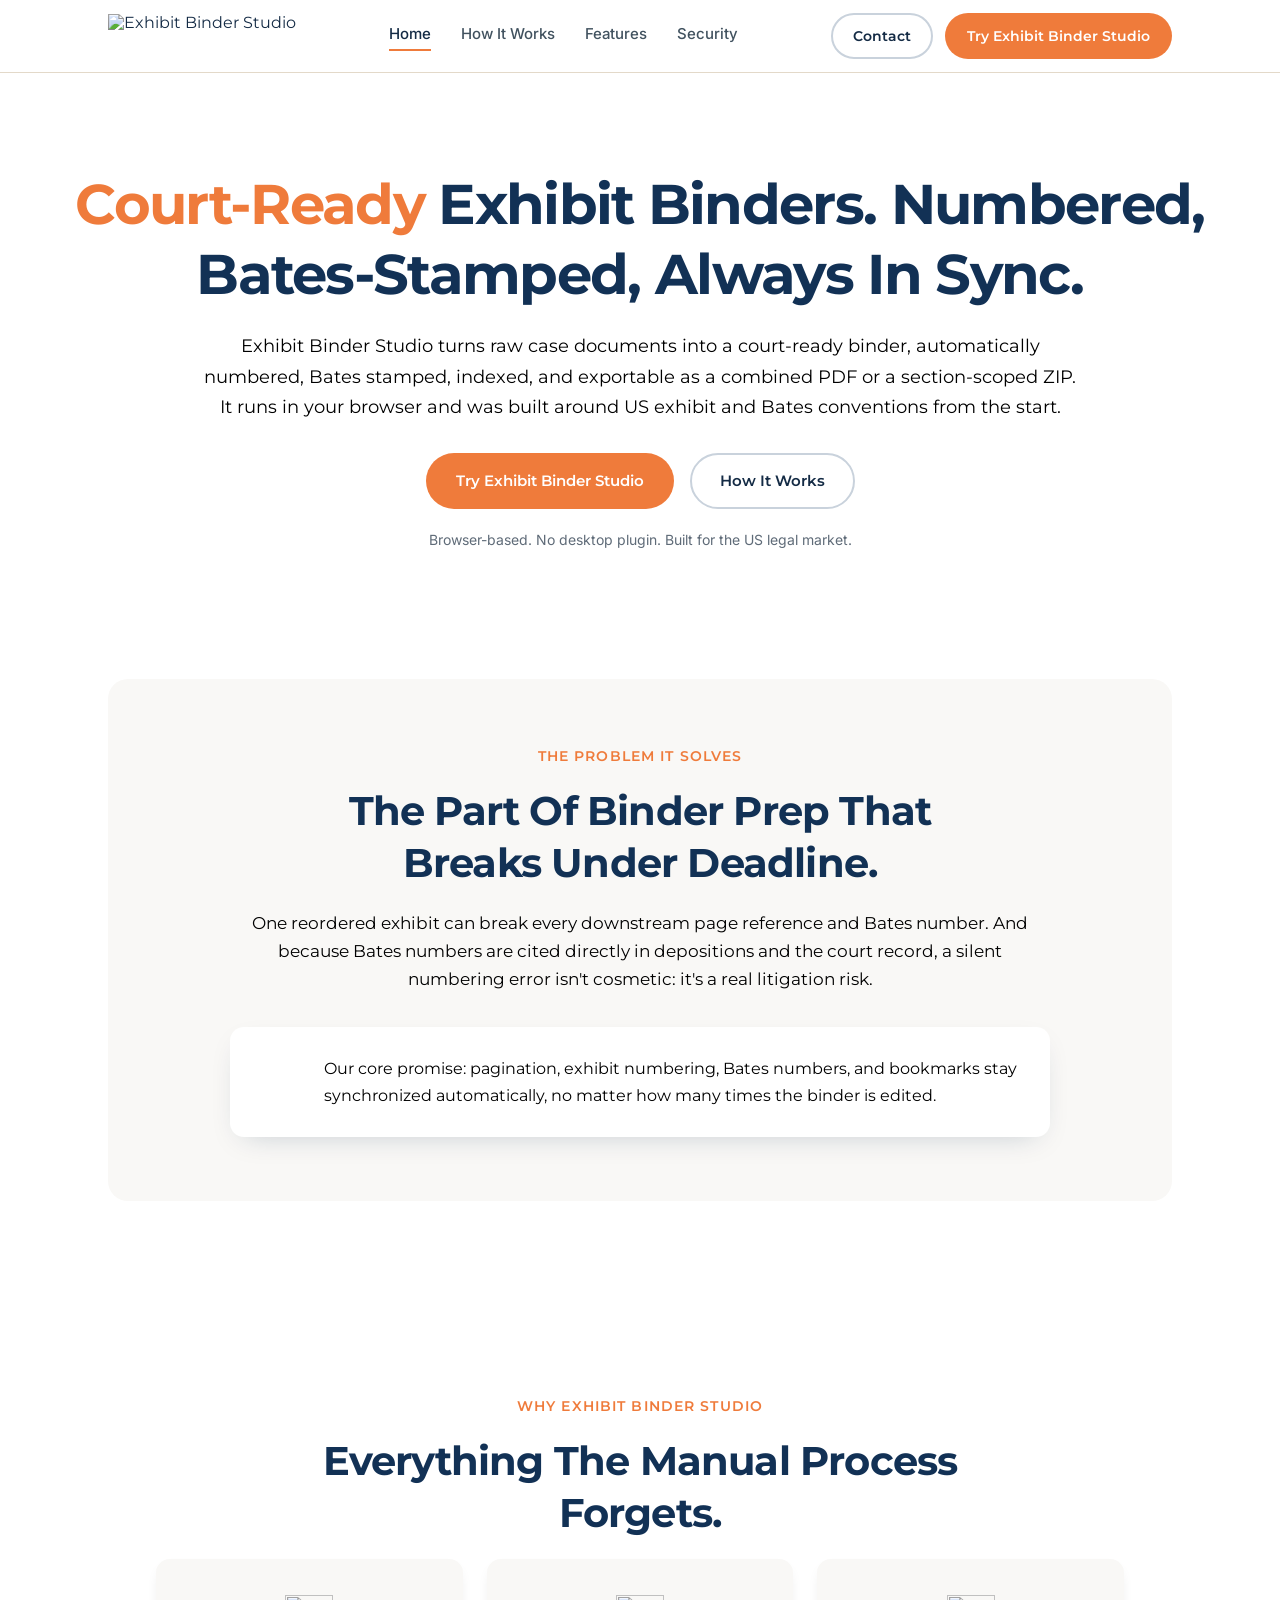
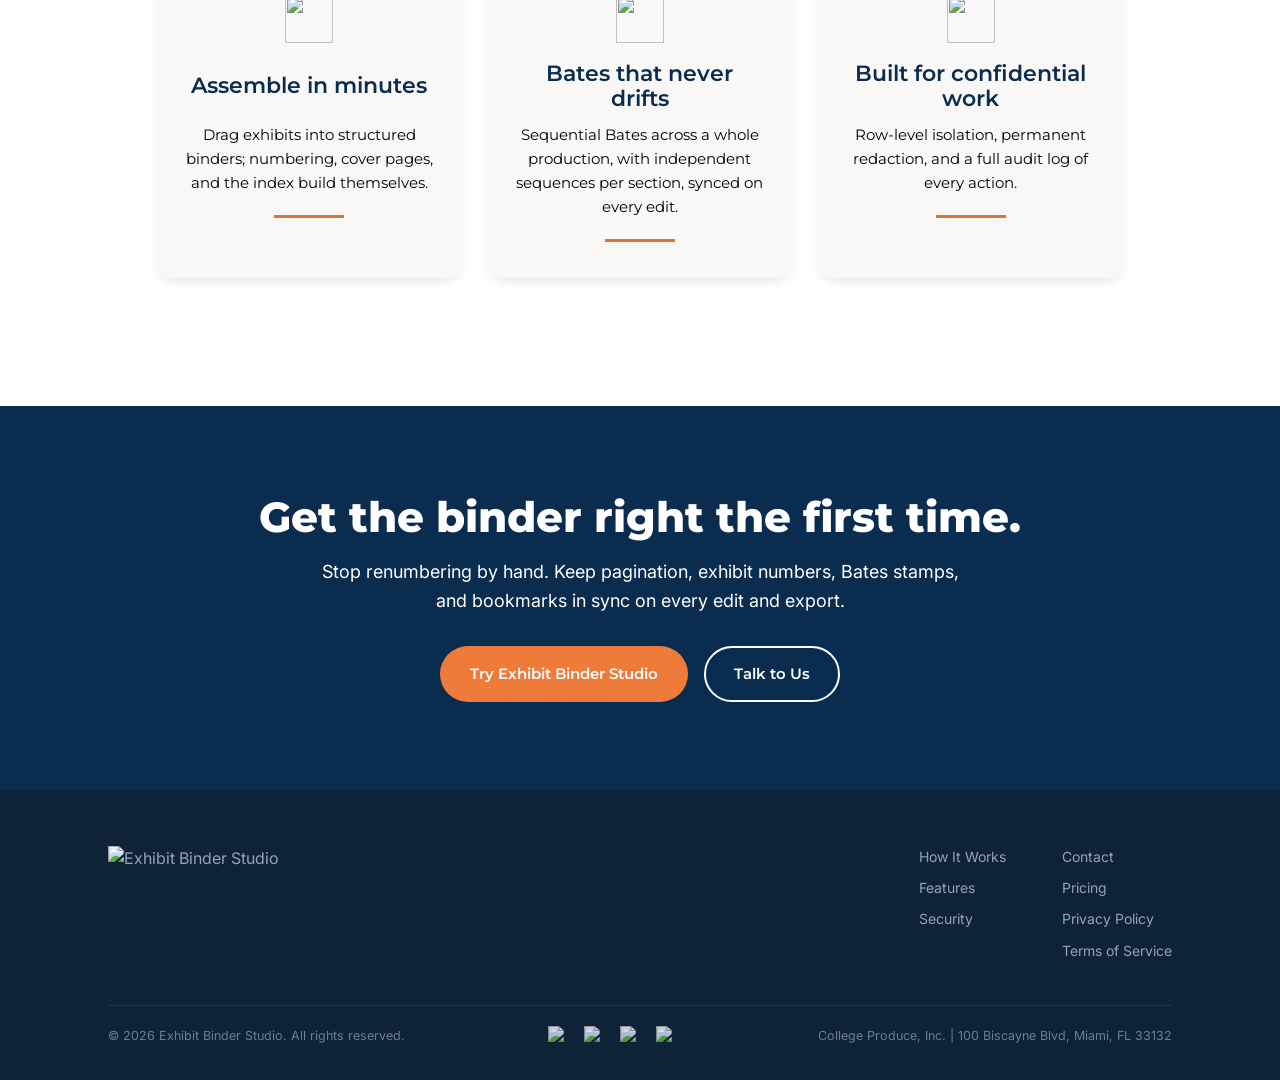
==== index.html @ 2a3faa7b "Link Try Exhibit Binder Studio buttons to the app Co-Authored-By: Claude Opus 5.5 <noreply@anthropic" ====
<!DOCTYPE html>
<html lang="en">
<head>
<meta charset="UTF-8">
<meta name="viewport" content="width=device-width, initial-scale=1.0">
<title>Exhibit Binder Studio | Court-Ready Litigation Binders, Automatically</title>
<meta name="description" content="Turn raw case documents into a court-ready exhibit binder, automatically numbered, Bates stamped, indexed, and export-ready as a combined PDF or section-scoped ZIP. Browser-based, built for US exhibit and Bates conventions.">
<link rel="icon" type="image/png" href="favicon-96x96.png">
<link rel="preconnect" href="https://fonts.googleapis.com">
<link rel="preconnect" href="https://fonts.gstatic.com" crossorigin>
<link href="https://fonts.googleapis.com/css2?family=Montserrat:wght@300;400;500;600;700;800&family=Inter:wght@400;500;600&display=swap" rel="stylesheet">
<link rel="stylesheet" href="assets/styles.css">
</head>
<body data-page="home">

<header id="site-header"></header>

<main>
  <section class="hero">
    <div class="wrap">
      <h1><span>Court-Ready</span> Exhibit Binders. Numbered, Bates-Stamped, Always In Sync.</h1>
      <p class="sub">Exhibit Binder Studio turns raw case documents into a court-ready binder, automatically numbered, Bates stamped, indexed, and exportable as a combined PDF or a section-scoped ZIP. It runs in your browser and was built around US exhibit and Bates conventions from the start.</p>
      <div class="cta-row">
        <a class="btn btn-primary" href="https://ebs.collegeproduce.com/">Try Exhibit Binder Studio</a>
        <a class="btn btn-ghost" href="how-it-works.html">How It Works</a>
      </div>
      <p class="micro">Browser-based. No desktop plugin. Built for the US legal market.</p>
    </div>
  </section>

  <section class="hp-panel-wrap">
    <div class="wrap">
      <div class="hp-panel">
        <span class="hp-eyebrow">The Problem It Solves</span>
        <h2 class="hp-h2">The Part Of Binder Prep That Breaks Under Deadline.</h2>
        <p>One reordered exhibit can break every downstream page reference and Bates number. And because Bates numbers are cited directly in depositions and the court record, a silent numbering error isn't cosmetic: it's a real litigation risk.</p>
        <div class="hp-callout">
          <img src="assets/img/icon-diamond.png" alt="">
          <p>Our core promise: pagination, exhibit numbering, Bates numbers, and bookmarks stay synchronized automatically, no matter how many times the binder is edited.</p>
        </div>
      </div>
    </div>
  </section>

  <section class="hp-panel-wrap">
    <div class="wrap">
      <div class="hp-panel hp-panel-cards">
        <span class="hp-eyebrow">Why Exhibit Binder Studio</span>
        <h2 class="hp-h2">Everything The Manual Process Forgets.</h2>

        <div class="hp-cards">
          <div class="hp-card">
            <img src="assets/img/icon-drag.png" alt="">
            <h3>Assemble in minutes</h3>
            <p>Drag exhibits into structured binders; numbering, cover pages, and the index build themselves.</p>
            <span class="hp-rule"></span>
          </div>
          <div class="hp-card">
            <img src="assets/img/icon-bates.png" alt="">
            <h3>Bates that never drifts</h3>
            <p>Sequential Bates across a whole production, with independent sequences per section, synced on every edit.</p>
            <span class="hp-rule"></span>
          </div>
          <div class="hp-card">
            <img src="assets/img/icon-security.png" alt="">
            <h3>Built for confidential work</h3>
            <p>Row-level isolation, permanent redaction, and a full audit log of every action.</p>
            <span class="hp-rule"></span>
          </div>
        </div>
      </div>
    </div>
  </section>

  <section class="cta cta-dark"><div class="wrap"><h2>Get the binder right the first time.</h2><p>Stop renumbering by hand. Keep pagination, exhibit numbers, Bates stamps, and bookmarks in sync on every edit and export.</p><div class="cta-row"><a class="btn btn-primary" href="https://ebs.collegeproduce.com/">Try Exhibit Binder Studio</a><a class="btn btn-outline-white" href="contact.html">Talk to Us</a></div></div></section>
</main>

<footer id="site-footer"></footer>

<script src="assets/site.js"></script>
</body>
</html>
---- assets/styles.css ----
/* =========================================================
   Exhibit Binder Studio: shared stylesheet
   One file for every page: base/reset, nav, footer, and
   shared components, followed by page-specific sections.
   ========================================================= */

:root{
  --cream:#F7F4EF; --cream-2:#EFE7DA; --white:#FFFFFF;
  --navy:#142B45; --navy-2:#1D3B5C; --ink:#2A2A2A; --muted:#5f6b78;
  --orange:#EF7B3B; --beige:#EAE0D2; --line:#E3D9C9;
}
*{box-sizing:border-box;margin:0;padding:0}
html{scroll-behavior:smooth}
body{font-family:'Inter',sans-serif;color:var(--ink);background:var(--cream);line-height:1.6;-webkit-font-smoothing:antialiased}
h1,h2,h3,.brand{font-family:'Montserrat',sans-serif;color:var(--navy);line-height:1.14}
.wrap{max-width:1120px;margin:0 auto;padding:0 28px}
.eyebrow{font-family:'Montserrat';font-weight:700;letter-spacing:.14em;font-size:12.5px;color:var(--orange);text-transform:uppercase}
a{text-decoration:none;color:inherit}

.btn{display:inline-flex;align-items:center;gap:8px;font-family:'Montserrat';font-weight:600;font-size:15px;padding:14px 28px;border-radius:100px;border:2px solid transparent;cursor:pointer;transition:.18s}
.btn-primary{background:var(--orange);color:#fff}
.btn-primary:hover{background:#d9672c;transform:translateY(-1px)}
.btn-ghost{background:transparent;color:var(--navy);border-color:#c9d2dc}
.btn-ghost:hover{border-color:var(--navy)}
.btn-outline-white{background:transparent;color:#fff;border-color:#fff}
.btn-outline-white:hover{background:#ffffff1a}
.link-arrow{font-family:'Montserrat';font-weight:600;color:var(--navy);font-size:15px}
.link-arrow:hover{color:var(--orange)}

/* ---------- Header / navigation (shared, injected by assets/site.js) ---------- */
header{position:sticky;top:0;z-index:50;background:#FFFFFF;border-bottom:1px solid var(--line)}
nav{display:flex;align-items:center;justify-content:space-between;min-height:72px;flex-wrap:wrap;row-gap:10px;padding:10px 0}
.brand{display:flex;align-items:center;white-space:nowrap}
.brand-logo{height:44px;width:auto;display:block}
.navlinks{display:flex;gap:30px;align-items:center}
.navlinks a{font-weight:500;color:#41525f;font-size:15px;padding-bottom:3px;border-bottom:2px solid transparent;white-space:nowrap}
.navlinks a:hover{color:var(--navy)}
.navlinks a.active{color:var(--navy);border-bottom-color:var(--orange)}
.navcta{display:flex;gap:12px;align-items:center;flex-wrap:wrap;justify-content:flex-end}
.navcta .btn{padding:10px 20px;font-size:14px}
@media(max-width:1040px){.navlinks{gap:18px}.navlinks a{font-size:13.5px}.navcta .btn{padding:9px 18px;font-size:13.5px}}
@media(max-width:860px){.navlinks{display:none}}
@media(max-width:480px){.brand-logo{height:36px}.navcta .btn{padding:7px 12px;font-size:11.5px}.navcta{gap:6px}}

/* ---------- Footer (shared, injected by assets/site.js) ---------- */
footer{background:#0f2338;color:#93a4b7;padding:56px 0 34px}
.fgrid2{display:flex;justify-content:space-between;flex-wrap:wrap;gap:24px;align-items:flex-start}
.flogo{height:58px;width:auto;display:block}
.fcols{display:flex;gap:56px;flex-wrap:wrap}
.fcol a{display:block;font-size:14px;margin-bottom:9px}.fcol a:hover{color:#fff}
.fbar{border-top:1px solid #ffffff14;margin-top:34px;padding-top:20px;font-size:12.5px;color:#6b7e93;display:flex;justify-content:space-between;align-items:center;flex-wrap:wrap;gap:16px}
.fsocials{display:flex;gap:16px;align-items:center}
.fsocial{display:block;opacity:.85;transition:.15s}
.fsocial:hover{opacity:1}
.fsocial img{width:20px;height:20px;display:block}

/* ---------- Shared section components (used on 2+ pages) ---------- */
section{padding:88px 0}

/* Light, centered page-header treatment (Features, How It Works, Security) */
.lp-hero{background:#F3F3F3;padding:112px 0;text-align:center}
.lp-eyebrow{font-family:'Montserrat';font-weight:600;font-size:14px;letter-spacing:.08em;text-transform:uppercase;color:#EF7B3B}
.lp-h1{font-family:'Montserrat';font-weight:700;font-size:clamp(32px,4.6vw,56px);letter-spacing:-.03em;color:#123155;margin:22px auto 28px;max-width:30ch;line-height:1.2}
.lp-h1 span{color:#EF7B3B;white-space:nowrap}
.lp-sub{font-family:'Montserrat';font-size:17px;color:#000;max-width:64ch;margin:0 auto;line-height:1.7}

.problem{background:var(--cream-2)}
.problem .inner{max-width:760px;margin:0 auto;text-align:center}
.problem h2{font-size:clamp(26px,3.4vw,38px);font-weight:700;margin:14px 0 22px}
.problem p{font-size:18px;color:#3d4753;margin-bottom:16px}
.promise{margin-top:26px;background:#fff;border:1px solid var(--line);border-left:5px solid var(--orange);border-radius:12px;padding:22px 26px;font-size:17px;color:var(--navy);font-weight:500;text-align:left}

/* CTA section + button row: one shared shape, two color variants */
.cta{text-align:center}
.cta-row{display:flex;gap:16px;align-items:center;flex-wrap:wrap}
.cta .cta-row{justify-content:center}
.cta .link-arrow{color:inherit}

.cta-dark{background:#0A2C4F;color:#fff}
.cta-dark h2{color:#fff;font-size:clamp(28px,3.8vw,42px);font-weight:800;margin-bottom:16px}
.cta-dark p{color:#fff;font-size:18px;max-width:60ch;margin:0 auto 30px}
.cta-dark .link-arrow{color:#fff}

/* =========================================================
   Home page
   ========================================================= */
.hero{padding:96px 0 64px;text-align:center;background:#FFFFFF}
.hero .wrap{max-width:1300px}
.hero h1{font-family:'Montserrat';font-size:clamp(34px,4.6vw,56px);font-weight:700;letter-spacing:-.03em;color:#123155;margin:0 auto 22px;max-width:46ch;line-height:1.25;text-transform:capitalize}
.hero h1 span{color:var(--orange)}
.hero p.sub{font-family:'Montserrat';font-size:18px;color:#000;max-width:74ch;margin:0 auto 30px;line-height:1.7}
.hero .cta-row{justify-content:center}
.micro{margin-top:20px;color:var(--muted);font-size:14px}

.hp-panel-wrap{padding:64px 0;background:#FFFFFF}
.hp-panel{background:#F9F8F6;border-radius:20px;padding:64px 48px;text-align:center}
.hp-panel-cards{background:#FFFFFF}
.hp-eyebrow{font-family:'Montserrat';font-weight:600;font-size:14px;letter-spacing:.08em;text-transform:uppercase;color:var(--orange)}
.hp-h2{font-family:'Montserrat';font-weight:700;font-size:clamp(26px,3.4vw,40px);color:#123155;letter-spacing:-.02em;margin:16px auto 20px;max-width:26ch;line-height:1.3;text-transform:capitalize}
.hp-panel>p{font-family:'Montserrat';font-size:16.5px;color:#000;max-width:820px;margin:0 auto 34px;line-height:1.7}

.hp-callout{max-width:820px;margin:0 auto;background:#fff;border-radius:14px;box-shadow:0 10px 30px -14px rgba(10,44,79,.25);padding:28px 32px;display:flex;align-items:center;gap:22px;text-align:left}
.hp-callout img{flex:0 0 auto;width:40px;height:auto}
.hp-callout p{font-family:'Montserrat';font-size:16px;color:#000;font-weight:400;margin:0;line-height:1.7}
@media(max-width:560px){.hp-callout{flex-direction:column;text-align:center}}

.hp-cards{display:grid;grid-template-columns:repeat(3,1fr);gap:24px;margin-top:8px}
@media(max-width:860px){.hp-cards{grid-template-columns:1fr}}
.hp-card{background:#F9F8F6;border-radius:14px;box-shadow:0 6px 16px -8px rgba(0,0,0,.2);padding:36px 28px}
.hp-card img{width:48px;height:48px;object-fit:contain;margin:0 auto 18px;display:block}
.hp-card h3{font-family:'Montserrat';font-weight:600;font-size:22px;color:#092C4F;margin-bottom:12px;min-height:2.28em;display:flex;align-items:center;justify-content:center}
.hp-card p{font-family:'Montserrat';font-size:15px;color:#000;margin-bottom:20px;line-height:1.6}
.hp-rule{display:block;width:70px;height:3px;background:#E17438;margin:0 auto}

/* =========================================================
   Features page
   ========================================================= */
.feat-grid-section{background:#fff;padding:76px 0}
.feat-grid{display:grid;grid-template-columns:repeat(3,1fr);gap:24px}
@media(max-width:900px){.feat-grid{grid-template-columns:1fr 1fr}}
@media(max-width:560px){.feat-grid{grid-template-columns:1fr}}
.feat-card{background:#fff;border-radius:18px;box-shadow:0 1px 10px -2px rgba(0,0,0,.18);padding:36px 30px;text-align:center}
.feat-card img{width:56px;height:56px;object-fit:contain;margin:0 auto 18px}
.feat-card h3{font-family:'Montserrat';font-weight:600;font-size:18px;color:#092C4F;margin-bottom:10px}
.feat-card p{font-family:'Montserrat';font-size:15px;color:#000;line-height:1.6}

.feat-qc-section{background:#fff;padding:80px 0 96px}
.feat-qc-head{text-align:center;max-width:820px;margin:0 auto 44px}
.feat-qc-head h2{font-family:'Montserrat';font-weight:700;font-size:clamp(28px,3.2vw,40px);color:#123155;letter-spacing:-.02em;margin:16px 0 14px;text-transform:capitalize;line-height:1.3}
.feat-qc-head p{font-family:'Montserrat';font-size:16.5px;color:#000}
.feat-presets{display:grid;grid-template-columns:repeat(2,1fr);gap:14px;max-width:900px;margin:0 auto}
@media(max-width:640px){.feat-presets{grid-template-columns:1fr}}
.feat-preset{display:flex;gap:12px;align-items:center;background:#F3F3F3;border-radius:8px;padding:16px 20px;font-family:'Montserrat';font-size:15px;color:#092C4F;box-shadow:0 1px 4px -1px rgba(0,0,0,.15)}
.feat-preset .chk{color:var(--orange);font-weight:700}
.feat-preset-ghost{opacity:.6;border:1px dashed #cbb9ac;background:transparent;color:var(--orange);font-weight:600}

.feat-note-band{background:#F6F2F0}
.feat-note-band .wrap{padding-top:36px;padding-bottom:36px}
.feat-note-band p{max-width:900px;margin:0 auto;font-family:'Montserrat';font-size:15px;color:#000;text-align:center;line-height:1.7}
.feat-note-band b{color:#092C4F}

/* =========================================================
   How It Works page
   ========================================================= */
.hiw-problem{background:#F9F8F6;padding:100px 0}
.hiw-problem-inner{max-width:920px;margin:0 auto;text-align:center}
.hiw-problem h2{font-family:'Montserrat';font-weight:700;font-size:clamp(26px,3.2vw,38px);color:#123155;letter-spacing:-.02em;margin-bottom:24px;line-height:1.3}
.hiw-problem-inner>p{font-family:'Montserrat';font-size:16.5px;color:#000;margin-bottom:42px;line-height:1.7}
.hiw-callout{position:relative;margin-top:18px;background:#fff;border-radius:14px;box-shadow:0 10px 30px -14px rgba(10,44,79,.35);padding:34px 36px;font-family:'Montserrat';font-size:16px;color:#000;font-weight:500;line-height:1.7}
.hiw-callout::before{content:"";position:absolute;top:-9px;left:50%;transform:translateX(-50%);width:0;height:0;border-left:9px solid transparent;border-right:9px solid transparent;border-bottom:9px solid #fff}

.hiw-steps-section{background:#fff;padding:76px 0}
.hiw-intro{text-align:center;max-width:640px;margin:0 auto 40px;font-family:'Montserrat';color:#000;font-size:16px}
.hiw-steps{max-width:820px;margin:0 auto;display:flex;flex-direction:column;gap:18px}
.hiw-step{position:relative;display:flex;align-items:center;gap:20px;background:#F9F8F6;border-radius:10px;box-shadow:0 4px 10px -4px rgba(0,0,0,.12);padding:22px 28px 22px 84px;overflow:hidden}
.hiw-step-bg{position:absolute;left:8px;top:50%;transform:translateY(-50%);font-family:'Montserrat';font-weight:700;font-size:110px;color:#EF7B3B;opacity:.07;line-height:1;pointer-events:none}
.hiw-step-icon{position:relative;flex:0 0 auto;width:34px;height:34px;display:grid;place-items:center;color:#EF7B3B;font-size:20px}
.hiw-step-icon img{width:100%;height:100%;object-fit:contain}
.hiw-step-divider{position:relative;flex:0 0 auto;width:1px;align-self:stretch;background:#DE7237}
.hiw-step-body h3{font-family:'Montserrat';font-weight:600;font-size:19px;color:#EF7B3B;margin-bottom:6px}
.hiw-step-body p{font-family:'Montserrat';font-size:14.5px;color:#000}
@media(max-width:640px){.hiw-step{flex-wrap:wrap;padding-left:64px}}

.hiw-cta{background:#0A2C4F;color:#fff;text-align:center;padding:80px 0}
.hiw-cta h2{font-family:'Montserrat';font-weight:700;font-size:clamp(28px,3.6vw,42px);letter-spacing:-.02em;margin-bottom:14px;color:#fff}
.hiw-cta p{font-family:'Montserrat';font-weight:300;font-size:18px;color:#dfe7ee;margin-bottom:32px}
.hiw-cta-row{display:flex;gap:16px;align-items:center;justify-content:center;flex-wrap:wrap}
.hiw-btn{display:inline-flex;align-items:center;justify-content:center;font-family:'Montserrat';font-weight:500;font-size:15px;padding:15px 30px;border-radius:100px;transition:.18s}
.hiw-btn-primary{background:#EF7B3B;color:#fff}
.hiw-btn-primary:hover{background:#d9672c;transform:translateY(-1px)}
.hiw-btn-ghost{background:transparent;color:#fff;border:1px solid #fff}
.hiw-btn-ghost:hover{background:#ffffff1a}

/* =========================================================
   Security page
   ========================================================= */
.sec-cards-section{background:#fff;padding:76px 0}
.sec-cards{display:grid;grid-template-columns:repeat(2,1fr);gap:24px;max-width:1000px;margin:0 auto}
@media(max-width:760px){.sec-cards{grid-template-columns:1fr}}
.sec-card{background:#fff;border-radius:18px;box-shadow:0 1px 10px -2px rgba(0,0,0,.18);padding:36px 40px;text-align:center}
.sec-card img{width:48px;height:48px;object-fit:contain;margin:0 auto 16px}
.sec-card h3{font-family:'Montserrat';font-weight:600;font-size:18px;color:#092C4F;margin-bottom:10px}
.sec-card p{font-family:'Montserrat';font-size:15px;color:#000;text-align:left;line-height:1.6}

.stack-section{background:#fff;padding:16px 0 88px}
.stack-head{text-align:center;max-width:760px;margin:0 auto 48px}
.stack-head h2{font-family:'Montserrat';font-weight:700;font-size:clamp(28px,3.2vw,40px);color:#123155;letter-spacing:-.02em;margin:16px 0 14px;text-transform:capitalize;line-height:1.3}
.stack-head p{font-family:'Montserrat';font-size:16.5px;color:#000}
.stack-grid2{display:grid;grid-template-columns:repeat(4,1fr);gap:16px;max-width:1000px;margin:0 auto}
@media(max-width:760px){.stack-grid2{grid-template-columns:1fr 1fr}}
.stack-card{background:#FFFCFC;border-radius:18px;box-shadow:0 1px 10px -2px rgba(0,0,0,.18);padding:28px 20px;text-align:center}
.stack-card img{width:40px;height:40px;object-fit:contain;margin:0 auto 12px}
.stack-card .label{font-family:'Montserrat';font-weight:500;font-size:12.5px;letter-spacing:.06em;text-transform:uppercase;color:var(--orange);margin-bottom:8px}
.stack-card h4{font-family:'Montserrat';font-weight:600;font-size:16px;color:#092C4F;margin-bottom:4px}
.stack-card span{display:block;font-family:'Montserrat';font-size:13px;color:#000;font-weight:400}
.stack-note{max-width:900px;margin:36px auto 0;text-align:center;font-family:'Montserrat';font-size:15px;color:#000;line-height:1.7}
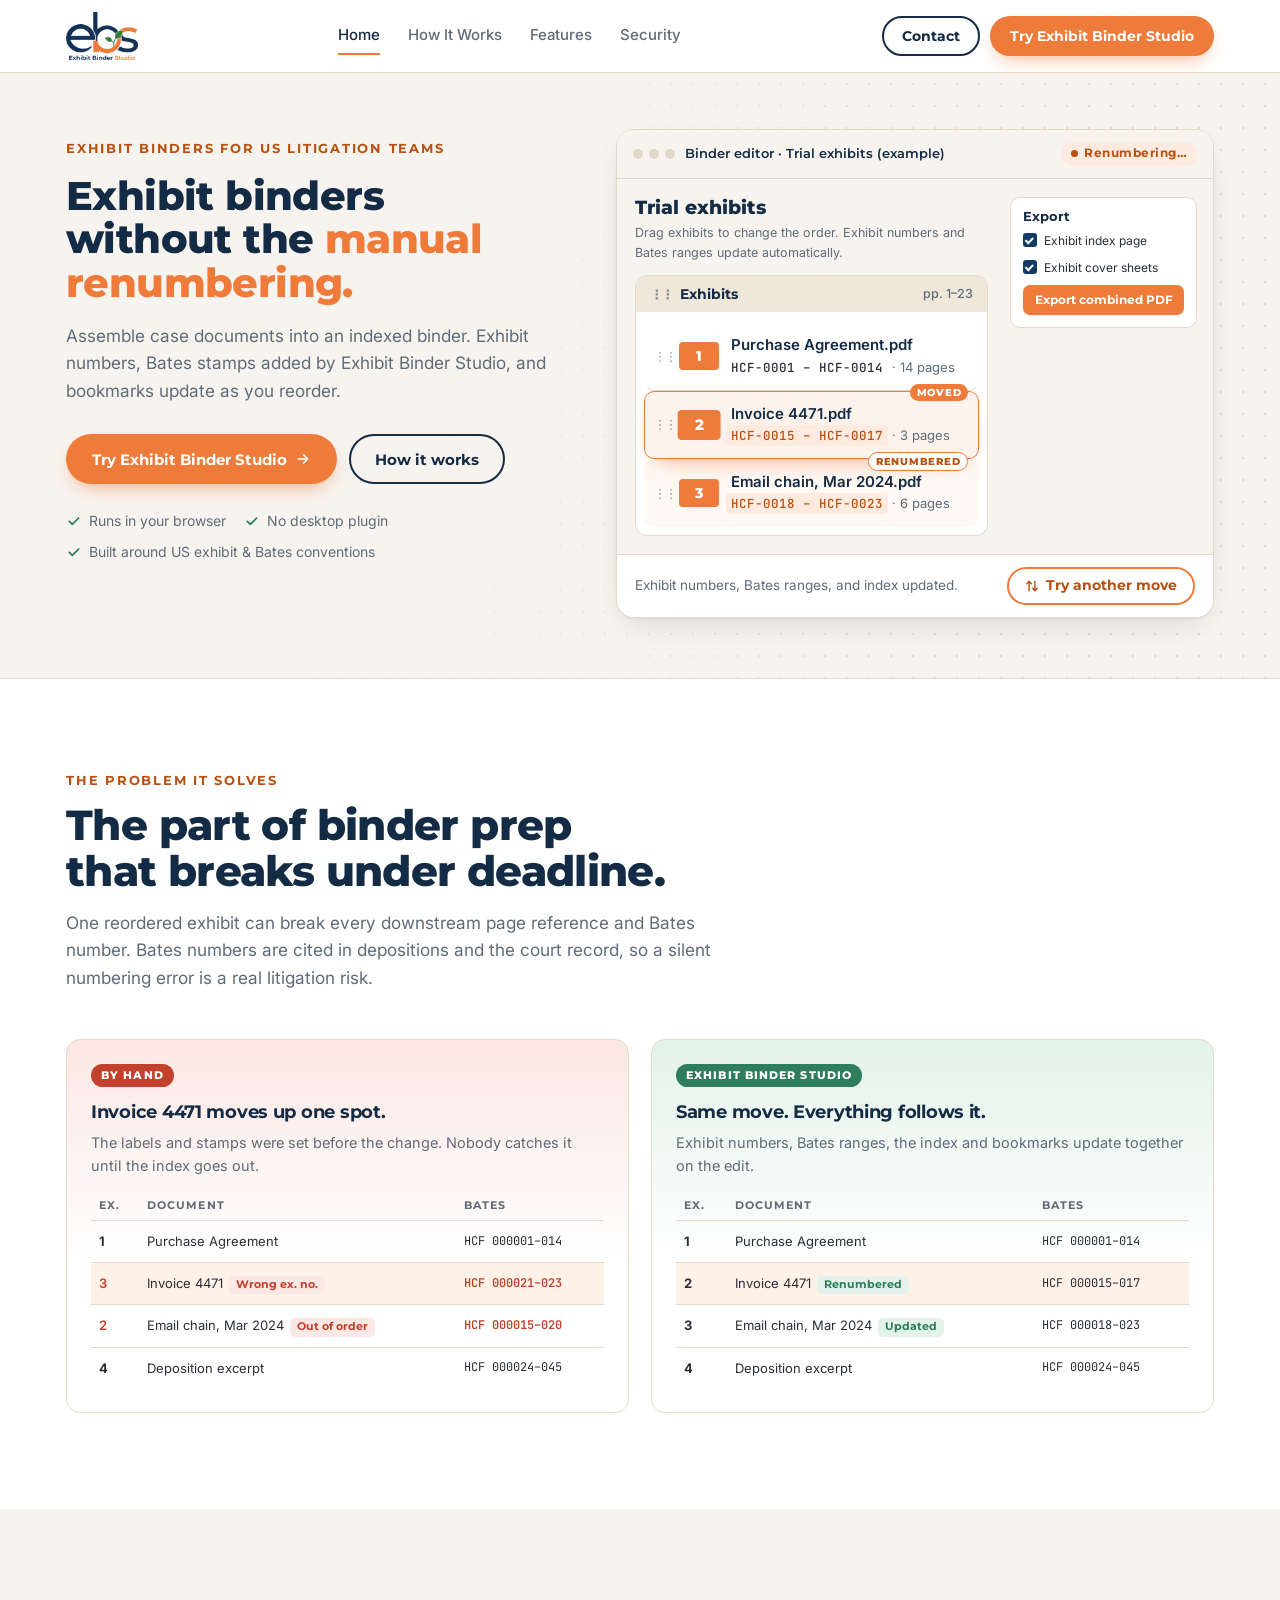
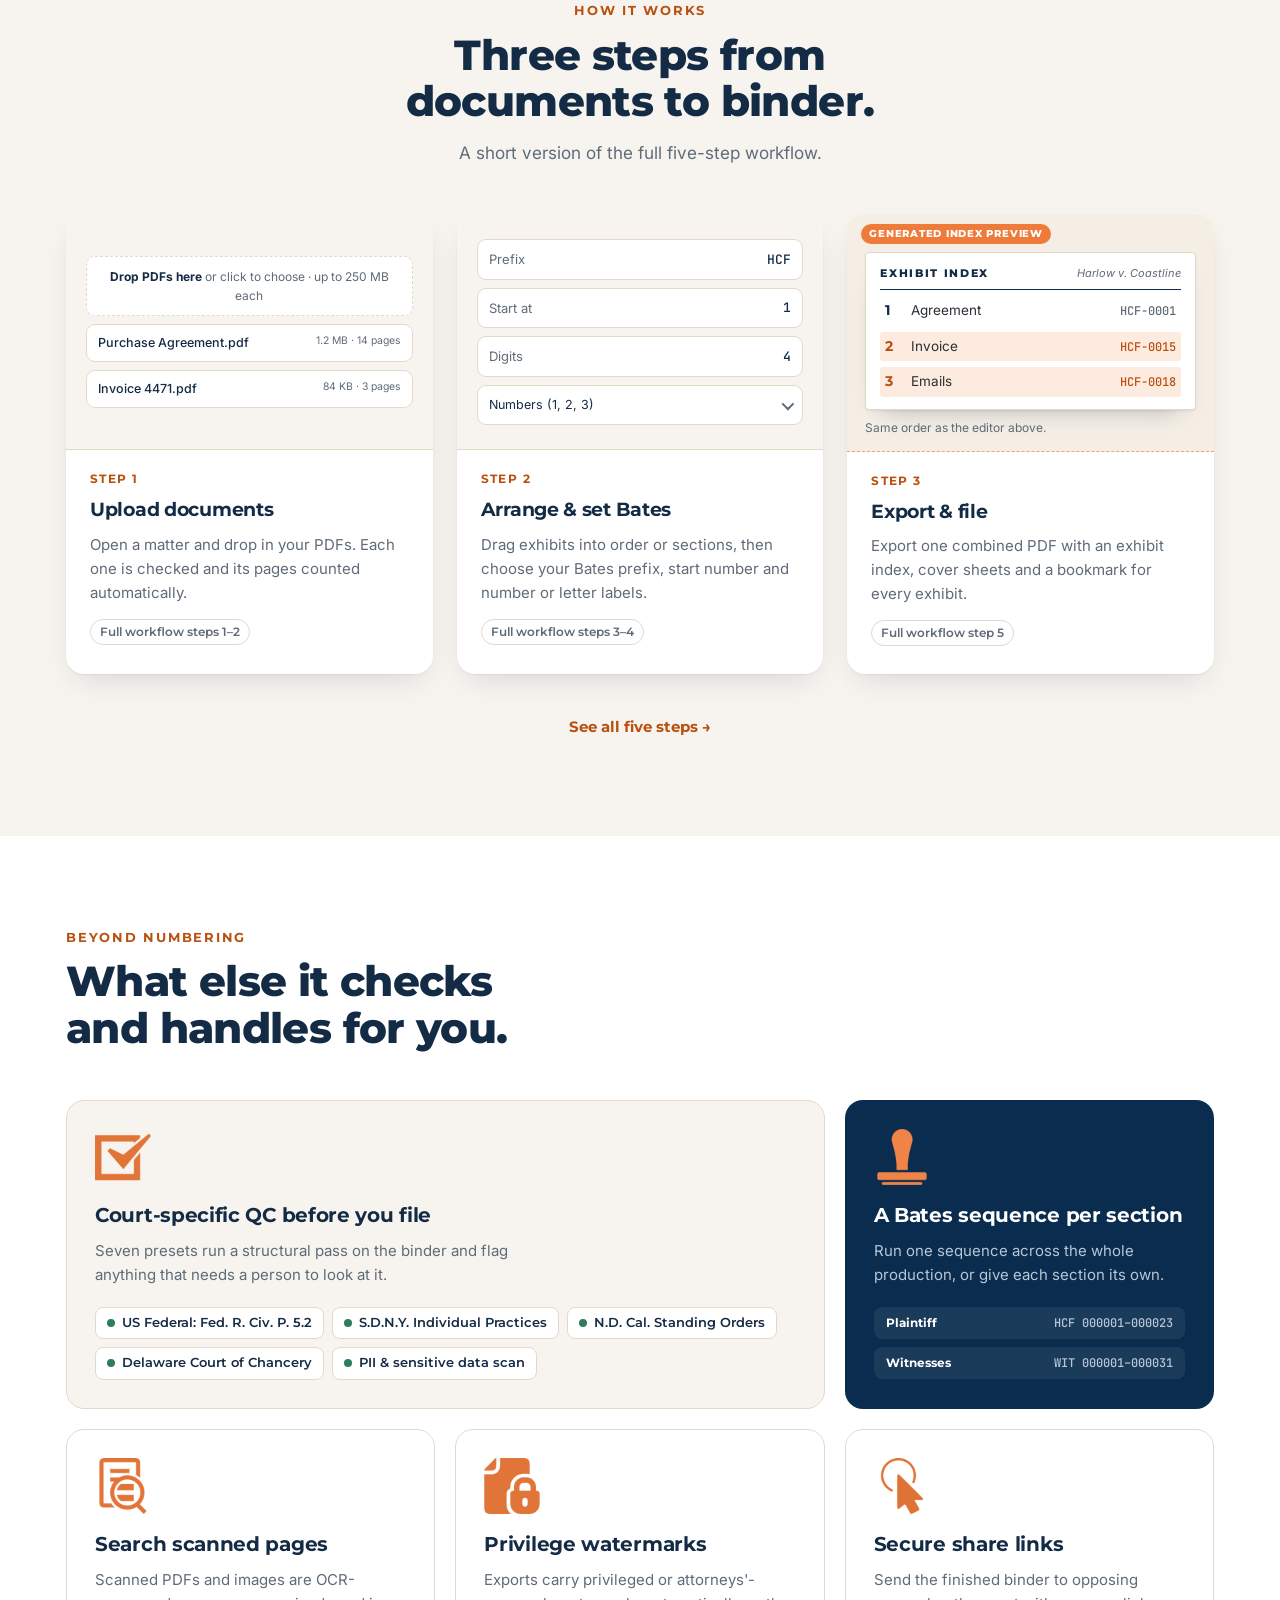
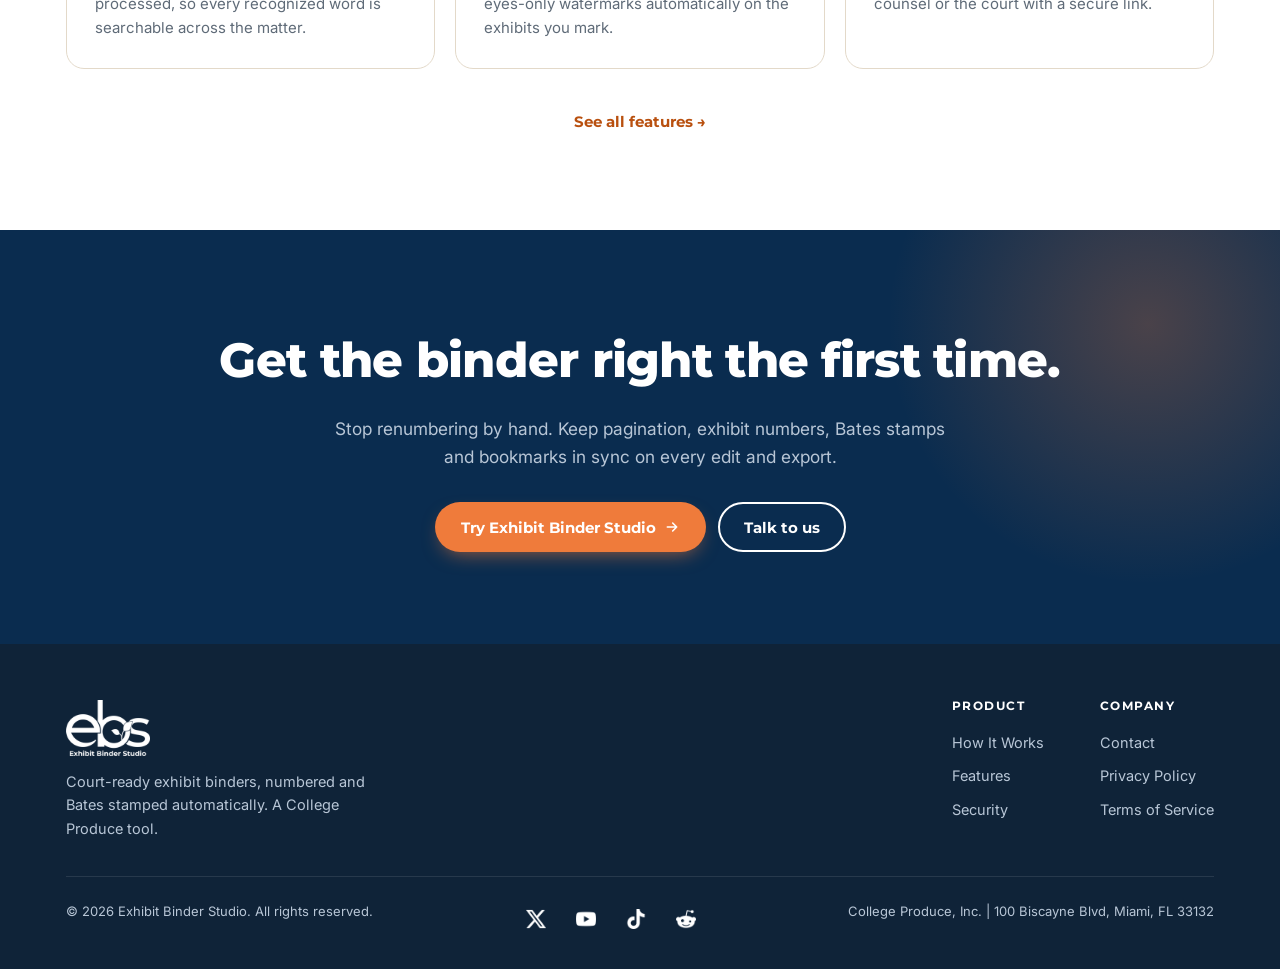
==== commit cd34b8b8: "Rebuild site with new layout, assets, and contact page Replaces styles.css/site.js with ebs.css/ebs." ====
--- a/index.html
+++ b/index.html
@@ -1,82 +1,353 @@
-<!DOCTYPE html>
+<!doctype html>
 <html lang="en">
 <head>
-<meta charset="UTF-8">
-<meta name="viewport" content="width=device-width, initial-scale=1.0">
-<title>Exhibit Binder Studio | Court-Ready Litigation Binders, Automatically</title>
-<meta name="description" content="Turn raw case documents into a court-ready exhibit binder, automatically numbered, Bates stamped, indexed, and export-ready as a combined PDF or section-scoped ZIP. Browser-based, built for US exhibit and Bates conventions.">
-<link rel="icon" type="image/png" href="favicon-96x96.png">
+<meta charset="utf-8">
+<meta name="viewport" content="width=device-width, initial-scale=1, viewport-fit=cover">
+<title>Exhibit Binder Studio</title>
+<meta name="description" content="Exhibit Binder Studio turns raw case documents into court-ready binders: numbered, Bates stamped, indexed and always in sync.">
+<meta name="claude:viewport-fit-sides" content="cover">
 <link rel="preconnect" href="https://fonts.googleapis.com">
 <link rel="preconnect" href="https://fonts.gstatic.com" crossorigin>
-<link href="https://fonts.googleapis.com/css2?family=Montserrat:wght@300;400;500;600;700;800&family=Inter:wght@400;500;600&display=swap" rel="stylesheet">
-<link rel="stylesheet" href="assets/styles.css">
+<link rel="stylesheet" href="https://fonts.googleapis.com/css2?family=Montserrat:wght@500;600;700;800&family=Inter:wght@400;500;600&family=JetBrains+Mono:wght@500&display=swap">
+<link rel="stylesheet" href="assets/ebs.css">
 </head>
-<body data-page="home">
-
-<header id="site-header"></header>
-
+<body>
+<header class="site-head">
+  <div class="wrap">
+    <a class="logo" href="index.html" aria-label="Exhibit Binder Studio home"><img class="logo-light" src="assets/img/logo-nav.png" alt="Exhibit Binder Studio" width="72" height="48"><img class="logo-dark" src="assets/img/logo-footer.png" alt="" width="72" height="48"></a>
+    <nav class="nav" aria-label="Main"><a href="index.html" aria-current="page">Home</a><a href="how-it-works.html">How It Works</a><a href="features.html">Features</a><a href="security.html">Security</a></nav>
+    <div class="head-ctas">
+      <a class="btn btn-ghost btn-sm" href="contact.html">Contact</a>
+      <a class="btn btn-primary btn-sm" href="https://ebs.collegeproduce.com/"><span>Try<span class="hide-sm"> Exhibit Binder Studio</span></span></a>
+    </div>
+    <button class="menu-btn" id="menuBtn" type="button" aria-label="Menu" aria-expanded="false" aria-controls="mnav"><svg viewBox="0 0 24 24" fill="none" stroke="currentColor" stroke-width="2.2" stroke-linecap="round" stroke-linejoin="round" aria-hidden="true"><path d="M4 7h16M4 12h16M4 17h16"/></svg></button>
+  </div>
+  <nav class="mnav" id="mnav" aria-label="Mobile"><a href="index.html" aria-current="page">Home</a><a href="how-it-works.html">How It Works</a><a href="features.html">Features</a><a href="security.html">Security</a><a href="contact.html">Contact</a></nav>
+</header>
 <main>
-  <section class="hero">
-    <div class="wrap">
-      <h1><span>Court-Ready</span> Exhibit Binders. Numbered, Bates-Stamped, Always In Sync.</h1>
-      <p class="sub">Exhibit Binder Studio turns raw case documents into a court-ready binder, automatically numbered, Bates stamped, indexed, and exportable as a combined PDF or a section-scoped ZIP. It runs in your browser and was built around US exhibit and Bates conventions from the start.</p>
-      <div class="cta-row">
-        <a class="btn btn-primary" href="https://ebs.collegeproduce.com/">Try Exhibit Binder Studio</a>
-        <a class="btn btn-ghost" href="how-it-works.html">How It Works</a>
-      </div>
-      <p class="micro">Browser-based. No desktop plugin. Built for the US legal market.</p>
-    </div>
-  </section>
-
-  <section class="hp-panel-wrap">
-    <div class="wrap">
-      <div class="hp-panel">
-        <span class="hp-eyebrow">The Problem It Solves</span>
-        <h2 class="hp-h2">The Part Of Binder Prep That Breaks Under Deadline.</h2>
-        <p>One reordered exhibit can break every downstream page reference and Bates number. And because Bates numbers are cited directly in depositions and the court record, a silent numbering error isn't cosmetic: it's a real litigation risk.</p>
-        <div class="hp-callout">
-          <img src="assets/img/icon-diamond.png" alt="">
-          <p>Our core promise: pagination, exhibit numbering, Bates numbers, and bookmarks stay synchronized automatically, no matter how many times the binder is edited.</p>
-        </div>
-      </div>
-    </div>
-  </section>
-
-  <section class="hp-panel-wrap">
-    <div class="wrap">
-      <div class="hp-panel hp-panel-cards">
-        <span class="hp-eyebrow">Why Exhibit Binder Studio</span>
-        <h2 class="hp-h2">Everything The Manual Process Forgets.</h2>
-
-        <div class="hp-cards">
-          <div class="hp-card">
-            <img src="assets/img/icon-drag.png" alt="">
-            <h3>Assemble in minutes</h3>
-            <p>Drag exhibits into structured binders; numbering, cover pages, and the index build themselves.</p>
-            <span class="hp-rule"></span>
+
+<!-- HERO -->
+<section class="hero">
+  <div class="wrap">
+    <div>
+      <span class="eyebrow">Exhibit binders for US litigation teams</span>
+      <h1 class="hero-h1">Exhibit binders <br class="br-wide">without the <span class="hl">manual <br class="br-wide">renumbering.</span></h1>
+      <p class="lede">Assemble case documents into an indexed binder. Exhibit numbers, Bates stamps added by Exhibit Binder Studio, and bookmarks update as you reorder.</p>
+      <div class="hero-ctas">
+        <a class="btn btn-primary" href="https://ebs.collegeproduce.com/">Try Exhibit Binder Studio
+          <svg viewBox="0 0 24 24" fill="none" stroke="currentColor" stroke-width="2.4" stroke-linecap="round" stroke-linejoin="round"><path d="M5 12h14M13 6l6 6-6 6"/></svg></a>
+        <a class="btn btn-ghost" href="#how">How it works</a>
+      </div>
+      <div class="hero-note">
+        <span><svg viewBox="0 0 24 24" fill="none" stroke="currentColor" stroke-width="2.6" stroke-linecap="round" stroke-linejoin="round"><path d="M5 12.5l4.5 4.5L19 7.5"/></svg>Runs in your browser</span>
+        <span><svg viewBox="0 0 24 24" fill="none" stroke="currentColor" stroke-width="2.6" stroke-linecap="round" stroke-linejoin="round"><path d="M5 12.5l4.5 4.5L19 7.5"/></svg>No desktop plugin</span>
+        <span><svg viewBox="0 0 24 24" fill="none" stroke="currentColor" stroke-width="2.6" stroke-linecap="round" stroke-linejoin="round"><path d="M5 12.5l4.5 4.5L19 7.5"/></svg>Built around US exhibit &amp; Bates conventions</span>
+      </div>
+    </div>
+
+    <div class="studio" aria-label="Interactive example: moving an exhibit in the binder editor renumbers it and updates its Bates range">
+      <div class="win">
+        <div class="win-bar">
+          <span class="dots"><i></i><i></i><i></i></span>
+          <span class="win-title">Binder editor · Trial exhibits (example)</span>
+          <span class="sync" id="sync"><i></i><span id="syncText">In sync</span></span>
+        </div>
+        <div class="app">
+          <div class="app-main">
+            <div class="app-title">Trial exhibits</div>
+            <p class="app-hint">Drag exhibits to change the order. Exhibit numbers and Bates ranges update automatically.</p>
+            <div class="xcard">
+              <div class="xcard-head"><span class="grip">⋮⋮</span>Exhibits<small id="pp">pp. 1–23</small></div>
+              <ol class="xrows" id="rows"></ol>
+            </div>
           </div>
-          <div class="hp-card">
-            <img src="assets/img/icon-bates.png" alt="">
-            <h3>Bates that never drifts</h3>
-            <p>Sequential Bates across a whole production, with independent sequences per section, synced on every edit.</p>
-            <span class="hp-rule"></span>
+          <div class="app-side" aria-hidden="true">
+            <div class="panel-mini">
+              <b>Export</b>
+              <span class="chk"><i></i>Exhibit index page</span>
+              <span class="chk"><i></i>Exhibit cover sheets</span>
+              <span class="go">Export combined PDF</span>
+            </div>
           </div>
-          <div class="hp-card">
-            <img src="assets/img/icon-security.png" alt="">
-            <h3>Built for confidential work</h3>
-            <p>Row-level isolation, permanent redaction, and a full audit log of every action.</p>
-            <span class="hp-rule"></span>
+        </div>
+        <div class="win-foot">
+          <p id="lastChange" aria-live="polite">3 exhibits · 23 pages · <b class="mono">HCF-0001 – HCF-0023</b></p>
+          <button class="demo-btn" id="moveBtn" type="button">
+            <svg viewBox="0 0 24 24" fill="none" stroke="currentColor" stroke-width="2.4" stroke-linecap="round" stroke-linejoin="round"><path d="M7 4v16M7 4L3 8M7 4l4 4M17 20V4M17 20l-4-4M17 20l4-4"/></svg><span id="moveLabel">Try a move</span></button>
+        </div>
+      </div>
+    </div>
+  </div>
+</section>
+
+<!-- PROBLEM -->
+<section class="sec problem" id="problem">
+  <div class="wrap">
+    <div class="sec-head">
+      <span class="eyebrow">The problem it solves</span>
+      <h2>The part of binder prep that breaks under deadline.</h2>
+      <p class="lede">One reordered exhibit can break every downstream page reference and Bates number. Bates numbers are cited in depositions and the court record, so a silent numbering error is a real litigation risk.</p>
+    </div>
+
+    <div class="compare">
+      <div class="panel bad reveal">
+        <div class="panel-top"><span class="badge">By hand</span></div>
+        <h3>Invoice 4471 moves up one spot.</h3>
+        <p>The labels and stamps were set before the change. Nobody catches it until the index goes out.</p>
+        <div class="tbl-wrap">
+          <table class="tbl">
+            <thead><tr><th>Ex.</th><th>Document</th><th>Bates</th></tr></thead>
+            <tbody>
+              <tr><td><b>1</b></td><td>Purchase Agreement</td><td class="mono">HCF 000001–014</td></tr>
+              <tr class="moved"><td class="err">3</td><td>Invoice 4471<span class="err-tag">Wrong ex. no.</span></td><td class="mono err">HCF 000021–023</td></tr>
+              <tr><td class="err">2</td><td>Email chain, Mar 2024<span class="err-tag">Out of order</span></td><td class="mono err">HCF 000015–020</td></tr>
+              <tr><td><b>4</b></td><td>Deposition excerpt</td><td class="mono">HCF 000024–045</td></tr>
+            </tbody>
+          </table>
+        </div>
+      </div>
+      <div class="panel good reveal">
+        <div class="panel-top"><span class="badge">Exhibit Binder Studio</span></div>
+        <h3>Same move. Everything follows it.</h3>
+        <p>Exhibit numbers, Bates ranges, the index and bookmarks update together on the edit.</p>
+        <div class="tbl-wrap">
+          <table class="tbl">
+            <thead><tr><th>Ex.</th><th>Document</th><th>Bates</th></tr></thead>
+            <tbody>
+              <tr><td><b>1</b></td><td>Purchase Agreement</td><td class="mono">HCF 000001–014</td></tr>
+              <tr class="moved"><td><b>2</b></td><td>Invoice 4471<span class="ok-tag">Renumbered</span></td><td class="mono">HCF 000015–017</td></tr>
+              <tr><td><b>3</b></td><td>Email chain, Mar 2024<span class="ok-tag">Updated</span></td><td class="mono">HCF 000018–023</td></tr>
+              <tr><td><b>4</b></td><td>Deposition excerpt</td><td class="mono">HCF 000024–045</td></tr>
+            </tbody>
+          </table>
+        </div>
+      </div>
+    </div>
+  </div>
+</section>
+
+<!-- HOW IT WORKS -->
+<section class="sec how" id="how">
+  <div class="wrap">
+    <div class="sec-head center">
+      <span class="eyebrow">How it works</span>
+      <h2>Three steps from documents to binder.</h2>
+      <p class="lede">A short version of the full five-step workflow.</p>
+    </div>
+    <div class="steps">
+      <article class="step reveal">
+        <div class="step-ex" aria-hidden="true">
+          <div class="drop"><b>Drop PDFs here</b> or click to choose · up to 250 MB each</div>
+          <div class="doc"><span>Purchase Agreement.pdf</span><small>1.2 MB · 14 pages</small></div>
+          <div class="doc"><span>Invoice 4471.pdf</span><small>84 KB · 3 pages</small></div>
+        </div>
+        <div class="step-body">
+          <span class="step-n">Step 1</span>
+          <h3>Upload documents</h3>
+          <p>Open a matter and drop in your PDFs. Each one is checked and its pages counted automatically.</p>
+          <span class="step-map">Full workflow steps 1–2</span>
+        </div>
+      </article>
+      <article class="step reveal">
+        <div class="step-ex" aria-hidden="true">
+          <div class="cfg"><span>Prefix</span><b>HCF</b></div>
+          <div class="cfg"><span>Start at</span><b>1</b></div>
+          <div class="cfg"><span>Digits</span><b>4</b></div>
+          <div class="sel">Numbers (1, 2, 3)</div>
+        </div>
+        <div class="step-body">
+          <span class="step-n">Step 2</span>
+          <h3>Arrange &amp; set Bates</h3>
+          <p>Drag exhibits into order or sections, then choose your Bates prefix, start number and number or letter labels.</p>
+          <span class="step-map">Full workflow steps 3–4</span>
+        </div>
+      </article>
+      <article class="step reveal">
+        <div class="step-ex step-index">
+          <span class="output-tag">Generated index preview</span>
+          <div class="ipage">
+            <div class="ipage-head"><h4>EXHIBIT INDEX</h4><span>Harlow v. Coastline</span></div>
+            <div class="irows" id="idx"></div>
           </div>
-        </div>
-      </div>
-    </div>
-  </section>
-
-  <section class="cta cta-dark"><div class="wrap"><h2>Get the binder right the first time.</h2><p>Stop renumbering by hand. Keep pagination, exhibit numbers, Bates stamps, and bookmarks in sync on every edit and export.</p><div class="cta-row"><a class="btn btn-primary" href="https://ebs.collegeproduce.com/">Try Exhibit Binder Studio</a><a class="btn btn-outline-white" href="contact.html">Talk to Us</a></div></div></section>
+          <p class="output-note">Same order as the editor above.</p>
+        </div>
+        <div class="step-body">
+          <span class="step-n">Step 3</span>
+          <h3>Export &amp; file</h3>
+          <p>Export one combined PDF with an exhibit index, cover sheets and a bookmark for every exhibit.</p>
+          <span class="step-map">Full workflow step 5</span>
+        </div>
+      </article>
+    </div>
+    <p class="more-link"><a href="how-it-works.html">See all five steps →</a></p>
+  </div>
+</section>
+
+<!-- FEATURES -->
+<section class="sec" id="features">
+  <div class="wrap">
+    <div class="sec-head">
+      <span class="eyebrow">Beyond numbering</span>
+      <h2>What else it checks and handles for you.</h2>
+    </div>
+    <div class="bento">
+      <article class="tile t-a reveal">
+        <img class="ico-img" src="assets/img/icons/checklist.png" alt="" width="56" height="56" loading="lazy">
+        <h3>Court-specific QC before you file</h3>
+        <p>Seven presets run a structural pass on the binder and flag anything that needs a person to look at it.</p>
+        <ul class="qc-list" aria-label="Some of the QC presets">
+          <li>US Federal: Fed. R. Civ. P. 5.2</li><li>S.D.N.Y. Individual Practices</li><li>N.D. Cal. Standing Orders</li><li>Delaware Court of Chancery</li><li>PII &amp; sensitive data scan</li>
+        </ul>
+      </article>
+      <article class="tile t-b reveal">
+        <img class="ico-img" src="assets/img/icons/bates.png" alt="" width="56" height="56" loading="lazy">
+        <h3>A Bates sequence per section</h3>
+        <p>Run one sequence across the whole production, or give each section its own.</p>
+        <div class="seq" aria-hidden="true">
+          <div><b>Plaintiff</b>HCF 000001–000023</div>
+          <div><b>Witnesses</b>WIT 000001–000031</div>
+        </div>
+      </article>
+      <article class="tile t-c reveal">
+        <img class="ico-img" src="assets/img/icons/ocr.png" alt="" width="56" height="56" loading="lazy">
+        <h3>Search scanned pages</h3>
+        <p>Scanned PDFs and images are OCR-processed, so every recognized word is searchable across the matter.</p>
+      </article>
+      <article class="tile t-d reveal">
+        <img class="ico-img" src="assets/img/icons/security.png" alt="" width="56" height="56" loading="lazy">
+        <h3>Privilege watermarks</h3>
+        <p>Exports carry privileged or attorneys'-eyes-only watermarks automatically on the exhibits you mark.</p>
+      </article>
+      <article class="tile t-e reveal">
+        <img class="ico-img" src="assets/img/icons/one-click.png" alt="" width="56" height="56" loading="lazy">
+        <h3>Secure share links</h3>
+        <p>Send the finished binder to opposing counsel or the court with a secure link.</p>
+      </article>
+    </div>
+    <p class="more-link"><a href="features.html">See all features →</a></p>
+  </div>
+</section>
+
+<!-- CTA -->
+<section class="cta">
+  <div class="wrap">
+    <h2>Get the binder right the first time.</h2>
+    <p>Stop renumbering by hand. Keep pagination, exhibit numbers, Bates stamps and bookmarks in sync on every edit and export.</p>
+    <div class="row-btns">
+      <a class="btn btn-primary" href="https://ebs.collegeproduce.com/">Try Exhibit Binder Studio
+        <svg viewBox="0 0 24 24" fill="none" stroke="currentColor" stroke-width="2.4" stroke-linecap="round" stroke-linejoin="round"><path d="M5 12h14M13 6l6 6-6 6"/></svg></a>
+      <a class="btn btn-ghost" href="contact.html">Talk to us</a>
+    </div>
+  </div>
+</section>
+
 </main>
-
-<footer id="site-footer"></footer>
-
-<script src="assets/site.js"></script>
+<footer>
+  <div class="wrap">
+    <div class="foot-top">
+      <div class="foot-brand">
+        <a class="logo" href="index.html" aria-label="Exhibit Binder Studio home"><img src="assets/img/logo-footer.png" alt="Exhibit Binder Studio" width="84" height="56"></a>
+        <p>Court-ready exhibit binders, numbered and Bates stamped automatically. A College Produce tool.</p>
+      </div>
+      <div class="foot-cols">
+        <div><h5>Product</h5><a href="how-it-works.html">How It Works</a><a href="features.html">Features</a><a href="security.html">Security</a></div>
+        <div><h5>Company</h5><a href="contact.html">Contact</a><a href="#">Privacy Policy</a><a href="#">Terms of Service</a></div>
+      </div>
+    </div>
+    <div class="foot-bot">
+      <span>© 2026 Exhibit Binder Studio. All rights reserved.</span>
+      <span class="social"><a href="#" aria-label="X"><img src="assets/img/icons/x.png" alt="" width="22" height="22"></a><a href="#" aria-label="YouTube"><img src="assets/img/icons/youtube.png" alt="" width="22" height="22"></a><a href="#" aria-label="TikTok"><img src="assets/img/icons/tiktok.png" alt="" width="22" height="22"></a><a href="#" aria-label="Reddit"><img src="assets/img/icons/reddit.png" alt="" width="22" height="22"></a></span>
+      <span>College Produce, Inc. | 100 Biscayne Blvd, Miami, FL 33132</span>
+    </div>
+  </div>
+</footer>
+<script src="assets/ebs.js"></script>
+<script>
+(function(){
+  var PREFIX = "HCF-", DIGITS = 4;
+  var docs = [
+    {id:"pa",  name:"Purchase Agreement.pdf", short:"Agreement", pages:14},
+    {id:"em",  name:"Email chain, Mar 2024.pdf", short:"Emails", pages:6},
+    {id:"inv", name:"Invoice 4471.pdf", short:"Invoice", pages:3}
+  ];
+  // Scripted moves: [current exhibit number, target position]
+  var moves = [[3,2],[3,1],[1,3],[2,1]], mi = 0;
+  var order = docs.map(function(d){ return d.id; });
+  var byId = {}; docs.forEach(function(d){ byId[d.id] = d; });
+  var bates = function(n){ return PREFIX + String(n).padStart(DIGITS,"0"); };
+  var $ = function(id){ return document.getElementById(id); };
+  var rowsEl = $("rows"), idxEl = $("idx"), tabsEl = $("tabs"), sync = $("sync"), syncText = $("syncText"),
+      label = $("moveLabel"), note = $("lastChange"), sum = $("xsum");
+  var rowEls = {}, prev = null;
+
+  function compute(){
+    var start = 1, out = {};
+    order.forEach(function(id,i){ var p = byId[id].pages; out[id] = {ex:i+1, from:start, to:start+p-1}; start += p; });
+    out.total = start - 1; return out;
+  }
+  docs.forEach(function(d){
+    var r = document.createElement("li"); r.className = "xrow";
+    r.innerHTML = '<span class="grip" aria-hidden="true">⋮⋮</span><span class="xnum"></span>' +
+      '<span style="min-width:0"><span class="xname">' + d.name + '</span><span class="xmeta"><b></b> · ' + d.pages + ' pages</span></span><span class="xtag"></span>';
+    rowEls[d.id] = r;
+  });
+
+  function render(movedId){
+    var first = {};
+    if (movedId) order.forEach(function(id){ first[id] = rowEls[id].getBoundingClientRect().top; });
+    var c = compute(), changed = [];
+    order.forEach(function(id){
+      var r = rowEls[id]; rowsEl.appendChild(r);
+      r.querySelector(".xnum").textContent = c[id].ex;
+      r.querySelector(".xmeta b").textContent = bates(c[id].from) + " – " + bates(c[id].to);
+      r.classList.remove("is-moved","is-updated");
+      var tag = r.querySelector(".xtag"); tag.textContent = "";
+      if (movedId && prev){
+        if (id === movedId){ r.classList.add("is-moved"); tag.textContent = "Moved"; }
+        else if (prev[id].ex !== c[id].ex){ r.classList.add("is-updated"); tag.textContent = "Renumbered"; changed.push(id); }
+      }
+    });
+    idxEl.innerHTML = order.map(function(id){
+      var hot = movedId && (id === movedId || changed.indexOf(id) > -1);
+      return '<div class="irow' + (hot ? ' hot' : '') + '"><b>' + c[id].ex + '</b><span>' + byId[id].short + '</span><em>' + bates(c[id].from) + '</em></div>';
+    }).join("");
+    if (tabsEl) tabsEl.innerHTML = order.map(function(id,i){ return '<i' + (id === movedId ? ' class="hot"' : '') + '>' + (i+1) + '</i>'; }).join("");
+    if (sum) sum.innerHTML = order.length + ' exhibits · ' + c.total + ' pages · <b>' + bates(1) + ' – ' + bates(c.total) + '</b>';
+    if (movedId){
+      order.forEach(function(id){
+        var dy = first[id] - rowEls[id].getBoundingClientRect().top;
+        if (dy && rowEls[id].animate) rowEls[id].animate([{transform:"translateY("+dy+"px)"},{transform:"none"}],{duration:650,easing:"cubic-bezier(.2,.8,.2,1)"});
+      });
+    }
+    prev = c;
+    return changed.length;
+  }
+
+  function move(){
+    var m = moves[mi % moves.length]; mi++;
+    var id = order.splice(m[0]-1,1)[0]; order.splice(m[1]-1,0,id);
+    sync.classList.add("busy"); syncText.textContent = "Renumbering…";
+    var n = render(id);
+    var c = prev[id];
+    note.textContent = "Exhibit numbers, Bates ranges, and index updated.";
+    label.textContent = "Try another move";
+    setTimeout(function(){ sync.classList.remove("busy"); syncText.textContent = "In sync"; }, 800);
+  }
+
+  render();
+  var btn = $("moveBtn"), busy = false, played = false;
+  function go(){ if (busy) return; busy = true; played = true; move(); setTimeout(function(){ busy = false; }, 900); }
+  btn.addEventListener("click", go);
+  // Play one move when the preview comes into view, then stay on the result
+  var reduce = window.matchMedia("(prefers-reduced-motion: reduce)").matches;
+  if (!reduce && "IntersectionObserver" in window){
+    var io = new IntersectionObserver(function(es){
+      if (es[0].isIntersecting){ io.disconnect(); setTimeout(function(){ if (!played) go(); }, 1400); }
+    }, {threshold:.5});
+    io.observe(document.querySelector(".studio .win"));
+  }
+})();
+</script>
+
 </body>
 </html>
--- a/assets/ebs.css
+++ b/assets/ebs.css
@@ -0,0 +1,682 @@
+/* Layout: split hero with a live binder demo, then alternating cream / white / navy bands, family-matched to ExhibitPro & FileLabelPro */
+:root{
+  --page:#FFFFFF; --cream:#F7F4EF; --cream-2:#EFE7DA; --line:#E3D9C9; --card:#FFFFFF;
+  --heading:#142B45; --ink:#2A2F36; --muted:#5F6B78;
+  --orange:#EF7B3B; --orange-strong:#D9621F; --orange-soft:#FDEBDF; --orange-text:#B9500F;
+  --band:#0A2C4F; --band-2:#123A63; --deep:#0F2338; --on-band:#FFFFFF; --on-band-muted:#B8C6D6;
+  --ok:#2E7D5B; --ok-soft:#E3F2EA; --bad:#C2412D; --bad-soft:#FBE7E3;
+  --shadow:0 1px 2px rgba(20,43,69,.06),0 12px 32px -12px rgba(20,43,69,.18);
+  --f-display:"Montserrat",system-ui,-apple-system,"Segoe UI",sans-serif;
+  --f-body:"Inter",system-ui,-apple-system,"Segoe UI",sans-serif;
+  --f-mono:"JetBrains Mono",ui-monospace,"SFMono-Regular",Menlo,Consolas,monospace;
+  --r:14px; --gutter:max(16px,env(safe-area-inset-left,0px));
+}
+@media (prefers-color-scheme:dark){:root:not([data-theme="light"]){
+  --page:#0D1A29; --cream:#122236; --cream-2:#1A2D45; --line:#26405C; --card:#15283E;
+  --heading:#F1F4F8; --ink:#D5DDE6; --muted:#9AA9BA;
+  --orange:#F08A50; --orange-strong:#F39A66; --orange-soft:#3A2618; --orange-text:#F6A574;
+  --band:#0A1F36; --band-2:#14304F; --deep:#081525; --on-band:#FFFFFF; --on-band-muted:#AFC0D2;
+  --ok:#5CC497; --ok-soft:#173A2C; --bad:#F07A66; --bad-soft:#3E1F1A;
+  --shadow:0 1px 2px rgba(0,0,0,.3),0 16px 36px -14px rgba(0,0,0,.6); color-scheme:dark}}
+:root[data-theme="dark"]{
+  --page:#0D1A29; --cream:#122236; --cream-2:#1A2D45; --line:#26405C; --card:#15283E;
+  --heading:#F1F4F8; --ink:#D5DDE6; --muted:#9AA9BA;
+  --orange:#F08A50; --orange-strong:#F39A66; --orange-soft:#3A2618; --orange-text:#F6A574;
+  --band:#0A1F36; --band-2:#14304F; --deep:#081525; --on-band:#FFFFFF; --on-band-muted:#AFC0D2;
+  --ok:#5CC497; --ok-soft:#173A2C; --bad:#F07A66; --bad-soft:#3E1F1A;
+  --shadow:0 1px 2px rgba(0,0,0,.3),0 16px 36px -14px rgba(0,0,0,.6); color-scheme:dark}
+
+*{box-sizing:border-box}
+html,body{margin:0;padding:0}
+img{max-width:100%}
+[hidden]{display:none!important}
+html{scroll-behavior:smooth}
+body{background:var(--page);color:var(--ink);font:400 16px/1.6 var(--f-body);-webkit-font-smoothing:antialiased}
+body::before{content:"";position:fixed;inset:0 0 auto;height:env(safe-area-inset-top,0px);z-index:60;background:var(--page)}
+h1,h2,h3{font-family:var(--f-display);color:var(--heading);margin:0;text-wrap:balance;letter-spacing:-.015em}
+p{margin:0}
+a{color:inherit}
+:focus-visible{outline:3px solid var(--orange);outline-offset:3px;border-radius:6px}
+.wrap{max-width:1180px;margin:0 auto;padding-left:var(--gutter);padding-right:max(16px,env(safe-area-inset-right,0px))}
+.eyebrow{font:700 12.5px/1 var(--f-display);letter-spacing:.14em;text-transform:uppercase;color:var(--orange-text)}
+.lede{color:var(--muted);font-size:1.075rem;max-width:62ch}
+.hl{color:var(--orange)}
+.mono{font-family:var(--f-mono);font-variant-numeric:tabular-nums}
+
+/* Buttons */
+.btn{display:inline-flex;align-items:center;justify-content:center;gap:8px;font:700 15px/1 var(--f-display);text-decoration:none;border-radius:999px;padding:15px 24px;border:2px solid transparent;cursor:pointer;transition:transform .18s ease,background .18s ease,box-shadow .18s ease,border-color .18s}
+.btn-primary{background:var(--orange);color:#fff;box-shadow:0 8px 20px -8px rgba(239,123,59,.7)}
+.btn-primary:hover{background:var(--orange-strong);transform:translateY(-2px)}
+.btn-ghost{border-color:var(--heading);color:var(--heading);background:transparent}
+.btn-ghost:hover{background:var(--heading);color:var(--page)}
+.btn-sm{padding:11px 18px;font-size:14px}
+.btn svg{width:16px;height:16px;transition:transform .18s}
+.btn:hover svg{transform:translateX(3px)}
+
+/* Header */
+.site-head{position:sticky;top:env(safe-area-inset-top,0px);z-index:50;background:color-mix(in srgb,var(--page) 88%,transparent);backdrop-filter:saturate(1.4) blur(10px);border-bottom:1px solid var(--line)}
+.site-head .wrap{display:flex;align-items:center;gap:24px;height:72px}
+.logo{display:flex;align-items:center;text-decoration:none;flex:none}
+.logo img{height:46px;width:auto;display:block}
+.wordmark{display:none;flex-direction:column;line-height:1}
+.wordmark b{font:800 30px/0.9 var(--f-display);letter-spacing:-.04em;color:var(--heading)}
+.wordmark b i{font-style:normal;color:#3D9A6A}
+.wordmark b em{font-style:normal;color:var(--orange)}
+.wordmark small{font:700 8.5px/1 var(--f-display);color:var(--heading);margin-top:3px}
+.logo.fallback img{display:none}.logo.fallback .wordmark{display:flex}
+.nav{display:flex;gap:28px;margin:0 auto}
+.nav a{text-decoration:none;color:var(--muted);font-weight:500;font-size:15px;padding:6px 0;border-bottom:2px solid transparent}
+.nav a:hover{color:var(--heading)}
+.nav a[aria-current]{color:var(--heading);border-color:var(--orange)}
+.head-ctas{display:flex;gap:10px}
+
+/* Hero */
+.hero{position:relative;background:var(--cream);overflow:hidden;border-bottom:1px solid var(--line)}
+.hero::before{content:"";position:absolute;inset:0;background-image:radial-gradient(var(--line) 1.2px,transparent 1.2px);background-size:22px 22px;mask-image:linear-gradient(105deg,transparent 30%,#000 75%);-webkit-mask-image:linear-gradient(105deg,transparent 30%,#000 75%);opacity:.9}
+.hero .wrap{position:relative;display:grid;grid-template-columns:minmax(0,.9fr) minmax(0,1.2fr);gap:48px;align-items:center;padding-block:76px 84px}
+.hero h1{font-size:clamp(2.2rem,4.4vw,3.55rem);line-height:1.08;font-weight:800;margin:18px 0 20px}
+.hero .lede{margin-bottom:30px}
+.hero-ctas{display:flex;flex-wrap:wrap;gap:12px}
+.hero-note{display:flex;flex-wrap:wrap;gap:8px 18px;margin-top:26px;font-size:14px;color:var(--muted)}
+.hero-note span{display:inline-flex;align-items:center;gap:7px}
+.hero-note svg{width:16px;height:16px;color:var(--ok)}
+
+/* Studio demo window */
+.studio{position:relative;min-width:0}
+.win{background:var(--card);border:1px solid var(--line);border-radius:18px;box-shadow:var(--shadow);overflow:hidden}
+.win-bar{display:flex;align-items:center;gap:10px;padding:12px 16px;border-bottom:1px solid var(--line);background:var(--cream)}
+.dots{display:flex;gap:6px}.dots i{width:10px;height:10px;border-radius:50%;background:var(--line)}
+.win-title{font:600 13px/1.2 var(--f-display);color:var(--heading);min-width:0;overflow:hidden;text-overflow:ellipsis;white-space:nowrap}
+.sync{margin-left:auto;display:inline-flex;align-items:center;gap:6px;font:700 11.5px/1 var(--f-display);letter-spacing:.04em;padding:6px 10px;border-radius:999px;background:var(--ok-soft);color:var(--ok);white-space:nowrap;transition:background .2s,color .2s}
+.sync i{width:7px;height:7px;border-radius:50%;background:currentColor}
+.sync.busy{background:var(--orange-soft);color:var(--orange-text)}
+.sync.busy i{animation:pulse .6s ease-in-out infinite alternate}
+@keyframes pulse{to{opacity:.25}}
+.win-body{display:grid;grid-template-columns:minmax(0,1.5fr) minmax(0,1fr)}
+.list{padding:14px;border-right:1px solid var(--line);min-width:0}
+.list-head{display:grid;grid-template-columns:44px minmax(0,1fr) auto;gap:10px;padding:0 10px 8px;font:700 10.5px/1 var(--f-display);letter-spacing:.1em;text-transform:uppercase;color:var(--muted)}
+.rows{position:relative;display:flex;flex-direction:column;gap:6px}
+.row{display:grid;grid-template-columns:44px minmax(0,1fr) auto;gap:10px;align-items:center;padding:10px;border:1px solid var(--line);border-radius:10px;background:var(--card);font-size:13px;will-change:transform}
+.row.moving{border-color:var(--orange);box-shadow:0 10px 24px -10px rgba(239,123,59,.55);z-index:2;position:relative}
+.ex{font:800 12px/1 var(--f-display);color:var(--heading);background:var(--cream-2);border-radius:6px;padding:6px 0;text-align:center}
+.fname{min-width:0;overflow:hidden;text-overflow:ellipsis;white-space:nowrap;color:var(--ink);font-weight:500}
+.fname small{display:block;color:var(--muted);font-weight:400;font-size:11.5px}
+.bates{font:500 11.5px/1.3 var(--f-mono);color:var(--muted);text-align:right;white-space:nowrap;border-radius:4px;padding:2px 4px}
+.flash{animation:flash 1.1s ease}
+@keyframes flash{0%,35%{background:var(--orange-soft);color:var(--orange-text)}100%{background:transparent}}
+.preview{padding:18px 18px 18px 14px;background:var(--cream);position:relative;min-width:0}
+.sheet{position:relative;background:var(--card);border:1px solid var(--line);border-radius:6px;padding:18px 16px 30px;box-shadow:0 1px 2px rgba(20,43,69,.08);margin-right:22px}
+.sheet h4{margin:0 0 2px;font:800 11px/1.2 var(--f-display);letter-spacing:.14em;text-align:center;color:var(--heading)}
+.sheet .case{font-size:10.5px;color:var(--muted);text-align:center;margin-bottom:12px;font-style:italic}
+.idx{display:flex;flex-direction:column;gap:7px;font-size:10.5px}
+.idx div{display:grid;grid-template-columns:auto minmax(0,1fr) auto;gap:6px;align-items:baseline;color:var(--ink)}
+.idx b{font-family:var(--f-display);font-weight:700;color:var(--heading)}
+.idx span{overflow:hidden;white-space:nowrap;text-overflow:ellipsis;border-bottom:1px dotted var(--line)}
+.idx em{font:500 10px/1 var(--f-mono);font-style:normal;color:var(--muted)}
+.stamp{position:absolute;right:10px;bottom:8px;font:500 9.5px/1 var(--f-mono);color:var(--muted);letter-spacing:.04em}
+.tabs{position:absolute;right:6px;top:30px;display:flex;flex-direction:column;gap:4px}
+.tabs i{display:grid;place-items:center;width:24px;height:28px;border-radius:0 6px 6px 0;background:var(--orange);color:#fff;font:800 10.5px/1 var(--f-display);font-style:normal;box-shadow:0 1px 2px rgba(0,0,0,.12)}
+.tabs i:nth-child(even){background:var(--band-2)}
+.demo-foot{display:flex;align-items:center;justify-content:space-between;gap:12px;margin-top:14px;font-size:13px;color:var(--muted)}
+.demo-btn{font:700 13px/1 var(--f-display);color:var(--heading);background:var(--card);border:1.5px solid var(--line);padding:9px 14px;border-radius:999px;cursor:pointer;display:inline-flex;gap:7px;align-items:center}
+.demo-btn:hover{border-color:var(--orange);color:var(--orange-text)}
+.demo-btn svg{width:14px;height:14px}
+
+/* Fact strip */
+.facts{border-bottom:1px solid var(--line);background:var(--page)}
+.facts ul{list-style:none;margin:0;display:grid;grid-template-columns:repeat(6,minmax(0,1fr));gap:12px;padding-block:22px}
+.facts li{display:flex;align-items:center;gap:10px;font:600 13.5px/1.25 var(--f-display);color:var(--heading)}
+.facts svg{flex:none;width:30px;height:30px;padding:6px;border-radius:8px;background:var(--orange-soft);color:var(--orange-text)}
+
+/* Sections */
+.sec{padding-block:96px}
+.sec-head{display:flex;flex-direction:column;gap:14px;margin-bottom:48px;max-width:760px}
+.sec-head.center{margin-inline:auto;text-align:center;align-items:center}
+.sec-head h2{font-size:clamp(1.85rem,3.3vw,2.6rem);line-height:1.12;font-weight:800}
+
+/* Problem / before-after */
+.problem{background:var(--page)}
+.compare{display:grid;grid-template-columns:repeat(2,minmax(0,1fr));gap:22px}
+.panel{border-radius:var(--r);border:1px solid var(--line);background:var(--card);padding:24px;min-width:0}
+.panel.bad{background:linear-gradient(var(--bad-soft),var(--card) 60%)}
+.panel.good{background:linear-gradient(var(--ok-soft),var(--card) 60%)}
+.panel-top{display:flex;align-items:center;gap:10px;margin-bottom:6px}
+.badge{font:800 11px/1 var(--f-display);letter-spacing:.1em;text-transform:uppercase;padding:6px 10px;border-radius:999px}
+.bad .badge{background:var(--bad);color:#fff}
+.good .badge{background:var(--ok);color:#fff}
+.panel h3{font-size:1.15rem;margin:10px 0 4px}
+.panel > p{color:var(--muted);font-size:14.5px;margin-bottom:16px}
+.tbl-wrap{overflow-x:auto}
+.tbl{width:100%;border-collapse:collapse;font-size:13px;min-width:360px}
+.tbl th{text-align:left;font:700 10.5px/1 var(--f-display);letter-spacing:.1em;text-transform:uppercase;color:var(--muted);padding:8px 8px;border-bottom:1px solid var(--line)}
+.tbl td{padding:10px 8px;border-bottom:1px solid var(--line);vertical-align:middle}
+.tbl tr:last-child td{border-bottom:0}
+.tbl .mono{font-size:12px}
+.tbl .moved td{background:color-mix(in srgb,var(--orange-soft) 70%,transparent)}
+.err{color:var(--bad);font-weight:600}
+.err-tag,.ok-tag{display:inline-block;font:700 10.5px/1 var(--f-display);padding:4px 7px;border-radius:5px;margin-left:6px;white-space:nowrap}
+.err-tag{background:var(--bad-soft);color:var(--bad)}
+.ok-tag{background:var(--ok-soft);color:var(--ok)}
+.promise{display:grid;grid-template-columns:auto minmax(0,1fr);gap:20px;align-items:center;margin-top:28px;padding:24px 28px;border-radius:var(--r);background:var(--band);color:var(--on-band-muted)}
+.promise svg{width:44px;height:44px;color:var(--orange)}
+.promise strong{color:var(--on-band);font-family:var(--f-display)}
+
+/* Steps */
+.how{background:var(--cream)}
+.steps{display:grid;grid-template-columns:repeat(3,minmax(0,1fr));gap:24px;counter-reset:s}
+.step{background:var(--card);border-radius:18px;overflow:hidden;box-shadow:var(--shadow);transition:transform .2s}
+.step:hover{transform:translateY(-4px)}
+.step-top{height:84px;background:var(--orange);position:relative}
+.step:nth-child(2) .step-top{background:var(--orange-strong)}
+.step:nth-child(3) .step-top{background:var(--band-2)}
+.step-num{position:absolute;left:50%;bottom:-34px;transform:translateX(-50%);width:68px;height:68px;border-radius:50%;display:grid;place-items:center;background:var(--card);box-shadow:var(--shadow);font:800 26px/1 var(--f-display);color:var(--heading)}
+.step-body{padding:52px 26px 30px;text-align:center}
+.step-body h3{font-size:1.2rem;margin-bottom:8px}
+.step-body p{color:var(--muted);font-size:15px}
+.step-chip{display:inline-flex;margin-top:16px;font:500 11.5px/1 var(--f-mono);color:var(--muted);background:var(--cream);border:1px solid var(--line);padding:7px 10px;border-radius:6px}
+
+/* Bento */
+.bento{display:grid;grid-template-columns:repeat(6,minmax(0,1fr));gap:20px}
+.tile{position:relative;border-radius:18px;border:1px solid var(--line);background:var(--card);padding:28px;min-width:0;overflow:hidden;transition:transform .2s,box-shadow .2s}
+.tile:hover{transform:translateY(-3px);box-shadow:var(--shadow)}
+.tile h3{font-size:1.25rem;margin:14px 0 8px}
+.tile p{color:var(--muted);font-size:15px;max-width:46ch}
+.ico{width:44px;height:44px;border-radius:12px;display:grid;place-items:center;background:var(--orange-soft);color:var(--orange-text)}
+.ico svg{width:24px;height:24px}
+.t-a{grid-column:span 4}.t-b{grid-column:span 2}.t-c{grid-column:span 2}.t-d{grid-column:span 2}.t-e{grid-column:span 2}
+.t-a{background:var(--cream)}
+.t-b{background:var(--band);border-color:transparent}
+.t-b h3{color:var(--on-band)}.t-b p{color:var(--on-band-muted)}
+.t-b .ico{background:rgba(255,255,255,.1);color:var(--orange)}
+/* mini visuals */
+.mini-drag{display:flex;gap:10px;margin-top:22px;flex-wrap:wrap}
+.mini-sec{flex:1 1 150px;min-width:0;border:1.5px dashed var(--line);border-radius:12px;padding:12px;background:var(--card)}
+.mini-sec b{display:block;font:700 11px/1 var(--f-display);letter-spacing:.1em;text-transform:uppercase;color:var(--muted);margin-bottom:10px}
+.chip{display:flex;align-items:center;gap:8px;background:var(--cream);border:1px solid var(--line);border-radius:8px;padding:7px 9px;font-size:12.5px;margin-top:6px;white-space:nowrap;overflow:hidden;text-overflow:ellipsis}
+.chip i{font:800 10.5px/1 var(--f-display);font-style:normal;color:#fff;background:var(--orange);border-radius:4px;padding:4px 6px;flex:none}
+.chip.lift{transform:rotate(-2deg) translateY(-3px);box-shadow:0 10px 18px -10px rgba(20,43,69,.45);border-color:var(--orange)}
+.seq{margin-top:20px;display:flex;flex-direction:column;gap:8px}
+.seq div{display:flex;justify-content:space-between;gap:10px;font:500 12px/1 var(--f-mono);color:var(--on-band-muted);padding:10px 12px;border-radius:8px;background:rgba(255,255,255,.07)}
+.seq div b{color:var(--on-band);font-family:var(--f-display);font-weight:700}
+.exports{display:flex;gap:10px;margin-top:20px;flex-wrap:wrap}
+.file{display:flex;align-items:center;gap:8px;font:500 12px/1.2 var(--f-mono);border:1px solid var(--line);border-radius:8px;padding:9px 11px;background:var(--cream);min-width:0}
+.file svg{width:18px;height:18px;color:var(--orange-text);flex:none}
+
+/* Security */
+.security{background:var(--band);color:var(--on-band-muted)}
+.security .wrap{display:grid;grid-template-columns:minmax(0,1fr) minmax(0,1fr);gap:56px;align-items:center}
+.security h2{color:var(--on-band);font-size:clamp(1.85rem,3.3vw,2.6rem);line-height:1.12;margin:14px 0 18px}
+.security .eyebrow{color:var(--orange)}
+.sec-list{list-style:none;padding:0;margin:28px 0 0;display:grid;gap:18px}
+.sec-list li{display:grid;grid-template-columns:40px minmax(0,1fr);gap:14px}
+.sec-list svg{width:40px;height:40px;padding:9px;border-radius:10px;background:rgba(255,255,255,.08);color:var(--orange)}
+.sec-list strong{display:block;color:var(--on-band);font-family:var(--f-display);margin-bottom:2px}
+.log{background:var(--deep);border:1px solid rgba(255,255,255,.08);border-radius:16px;overflow:hidden;min-width:0}
+.log-head{display:flex;justify-content:space-between;align-items:center;gap:10px;padding:14px 18px;border-bottom:1px solid rgba(255,255,255,.08);font:700 13px/1 var(--f-display);color:var(--on-band)}
+.log-head small{font:500 11px/1 var(--f-body);color:var(--on-band-muted)}
+.log ol{list-style:none;margin:0;padding:8px 0}
+.log li{display:grid;grid-template-columns:64px minmax(0,1fr);gap:12px;padding:11px 18px;font-size:13.5px;border-left:3px solid transparent}
+.log li:hover{background:rgba(255,255,255,.04);border-left-color:var(--orange)}
+.log time{font:500 12px/1.5 var(--f-mono);color:var(--orange)}
+.log li span{color:var(--on-band)}
+.log li span em{font-style:normal;color:var(--on-band-muted)}
+
+/* Family */
+.family{background:var(--page)}
+.fam{display:grid;grid-template-columns:repeat(3,minmax(0,1fr));gap:20px}
+.fam a{display:flex;flex-direction:column;gap:8px;text-decoration:none;padding:24px;border-radius:16px;border:1px solid var(--line);background:var(--card);transition:transform .2s,border-color .2s}
+.fam a:hover{transform:translateY(-3px);border-color:var(--orange)}
+.fam b{font:800 1.2rem/1.1 var(--f-display);color:var(--heading)}
+.fam b span{color:var(--orange)}
+.fam p{color:var(--muted);font-size:14.5px}
+.fam u{text-decoration:none;font:700 13.5px/1 var(--f-display);color:var(--orange-text);margin-top:auto;padding-top:8px}
+
+/* FAQ */
+.faq{background:var(--cream)}
+.faq .wrap{display:grid;grid-template-columns:minmax(0,.8fr) minmax(0,1.2fr);gap:56px}
+.faq details{border-bottom:1px solid var(--line);padding:20px 0}
+.faq details:first-child{padding-top:0}
+.faq summary{list-style:none;cursor:pointer;display:flex;justify-content:space-between;gap:16px;font:700 1.05rem/1.35 var(--f-display);color:var(--heading)}
+.faq summary::-webkit-details-marker{display:none}
+.faq summary::after{content:"+";font-size:1.4rem;line-height:1;color:var(--orange);transition:transform .2s}
+.faq details[open] summary::after{transform:rotate(45deg)}
+.faq details p{margin-top:10px;color:var(--muted);max-width:62ch}
+
+/* CTA + footer */
+.cta{background:var(--band);position:relative;overflow:hidden;text-align:center}
+.cta::before{content:"";position:absolute;inset:-40% -10% auto auto;width:520px;height:520px;border-radius:50%;background:radial-gradient(closest-side,rgba(239,123,59,.28),transparent)}
+.cta .wrap{position:relative;padding-block:92px}
+.cta h2{color:var(--on-band);font-size:clamp(2rem,4vw,3rem);font-weight:800}
+.cta p{color:var(--on-band-muted);max-width:56ch;margin:16px auto 32px;font-size:1.08rem}
+.cta .row-btns{display:flex;justify-content:center;flex-wrap:wrap;gap:12px}
+.cta .btn-ghost{border-color:var(--on-band);color:var(--on-band)}
+.cta .btn-ghost:hover{background:var(--on-band);color:var(--band)}
+footer{background:var(--deep);color:var(--on-band-muted);font-size:14.5px}
+footer .wrap{padding-block:56px 32px}
+.foot-top{display:flex;justify-content:space-between;gap:40px;flex-wrap:wrap;padding-bottom:36px;border-bottom:1px solid rgba(255,255,255,.1)}
+.foot-brand p{margin-top:14px;max-width:34ch}
+footer .logo img{filter:brightness(0) invert(1)}
+footer .wordmark b,footer .wordmark small{color:#fff}
+.foot-cols{display:flex;gap:56px;flex-wrap:wrap}
+.foot-cols h5{margin:0 0 14px;font:700 12px/1 var(--f-display);letter-spacing:.12em;text-transform:uppercase;color:#fff}
+.foot-cols a{display:block;text-decoration:none;padding:5px 0}
+.foot-cols a:hover{color:#fff}
+.foot-bot{display:flex;justify-content:space-between;gap:16px;flex-wrap:wrap;padding-top:24px;font-size:13px}
+.social{display:flex;gap:14px}
+.social a{text-decoration:none;font-weight:600}
+.social a:hover{color:var(--orange)}
+
+/* Reveal: elements are visible at rest; JS only adds a gentle rise when they enter */
+.rise{animation:rise .7s cubic-bezier(.2,.7,.2,1) both}
+@keyframes rise{from{transform:translateY(18px);opacity:.35}to{transform:none;opacity:1}}
+
+/* Responsive */
+@media (max-width:1040px){
+  .nav{display:none}.head-ctas{margin-left:auto}
+  .hero .wrap{grid-template-columns:1fr;gap:44px;padding-block:56px 64px}
+  .facts ul{grid-template-columns:repeat(3,minmax(0,1fr))}
+  .security .wrap,.faq .wrap{grid-template-columns:1fr;gap:40px}
+  .t-a{grid-column:span 6}.t-b,.t-c,.t-d,.t-e{grid-column:span 3}
+}
+@media (max-width:760px){
+  .sec{padding-block:68px}
+  .compare,.steps,.fam{grid-template-columns:1fr}
+  .steps{gap:44px}
+  .t-b,.t-c,.t-d,.t-e{grid-column:span 6}
+  .head-ctas .btn-ghost{display:none}
+  .win-body{grid-template-columns:1fr}
+  .list{border-right:0;border-bottom:1px solid var(--line)}
+  .facts ul{grid-template-columns:repeat(2,minmax(0,1fr))}
+  .promise{grid-template-columns:1fr}
+}
+@media (max-width:420px){
+  .head-ctas .btn{padding:10px 14px;font-size:13px}
+  .bates{font-size:10.5px}
+  .list-head,.row{grid-template-columns:38px minmax(0,1fr) auto;gap:8px}
+}
+@media (prefers-reduced-motion:reduce){*,*::before,*::after{animation:none!important;transition:none!important}html{scroll-behavior:auto}}
+
+/* ===== Shared additions: mobile menu, page heroes, inner pages ===== */
+.more-link{text-align:center;margin-top:40px}
+.more-link a{font:700 15px/1 var(--f-display);color:var(--orange-text);text-decoration:none}
+.more-link a:hover{text-decoration:underline}
+
+/* Mobile menu */
+.menu-btn{display:none;width:44px;height:44px;border-radius:12px;border:1.5px solid var(--line);background:var(--card);color:var(--heading);cursor:pointer;place-items:center;flex:none}
+.menu-btn svg{width:20px;height:20px}
+.mnav{display:none}
+@media (max-width:1040px){
+  .menu-btn{display:grid}
+  .mnav{display:none;flex-direction:column;gap:4px;padding:10px max(16px,env(safe-area-inset-right,0px)) 18px max(16px,env(safe-area-inset-left,0px));border-top:1px solid var(--line);background:var(--page)}
+  .mnav.open{display:flex}
+  .mnav a{text-decoration:none;color:var(--heading);font:600 16px/1 var(--f-display);padding:14px 4px;border-bottom:1px solid var(--line)}
+  .mnav a[aria-current]{color:var(--orange-text)}
+}
+
+/* Page hero (inner pages) */
+.phero{position:relative;background:var(--cream);overflow:hidden;border-bottom:1px solid var(--line)}
+.phero::before{content:"";position:absolute;inset:0;background-image:radial-gradient(var(--line) 1.2px,transparent 1.2px);background-size:22px 22px;mask-image:linear-gradient(105deg,transparent 35%,#000 80%);-webkit-mask-image:linear-gradient(105deg,transparent 35%,#000 80%)}
+.phero .wrap{position:relative;display:grid;grid-template-columns:minmax(0,1.05fr) minmax(0,.95fr);gap:56px;align-items:center;padding-block:72px 80px}
+.phero.solo .wrap{grid-template-columns:minmax(0,1fr);text-align:center;justify-items:center}
+.phero h1{font-size:clamp(2.1rem,4vw,3.2rem);line-height:1.1;font-weight:800;margin:16px 0 18px}
+.phero .lede{margin-bottom:28px}
+.crumb{display:flex;gap:8px;font-size:13px;color:var(--muted);margin-bottom:6px}
+.crumb a{text-decoration:none}.crumb a:hover{color:var(--heading)}
+.jump{display:flex;flex-wrap:wrap;gap:8px;justify-content:center}
+.jump a{text-decoration:none;font:600 13.5px/1 var(--f-display);color:var(--heading);background:var(--card);border:1px solid var(--line);padding:10px 14px;border-radius:999px;transition:border-color .2s,color .2s}
+.jump a:hover{border-color:var(--orange);color:var(--orange-text)}
+
+/* Card used in heroes */
+.hcard{background:var(--card);border:1px solid var(--line);border-radius:18px;box-shadow:var(--shadow);overflow:hidden;min-width:0}
+.hcard-head{display:flex;align-items:center;gap:10px;padding:13px 18px;border-bottom:1px solid var(--line);background:var(--cream);font:700 13px/1.2 var(--f-display);color:var(--heading)}
+.hcard-head .sync{margin-left:auto}
+.hcard-body{padding:18px}
+
+/* Compile checklist (How it works hero) */
+.compile{list-style:none;margin:0;padding:0;display:grid;gap:10px}
+.compile li{display:grid;grid-template-columns:28px minmax(0,1fr) auto;gap:12px;align-items:center;padding:12px 14px;border:1px solid var(--line);border-radius:10px;font-size:14px;transition:border-color .3s,background .3s}
+.compile .tick{width:28px;height:28px;border-radius:50%;display:grid;place-items:center;border:2px solid var(--line);color:transparent;transition:all .3s}
+.compile .tick svg{width:14px;height:14px}
+.compile li.done{border-color:color-mix(in srgb,var(--ok) 35%,var(--line));background:color-mix(in srgb,var(--ok-soft) 55%,transparent)}
+.compile li.done .tick{background:var(--ok);border-color:var(--ok);color:#fff}
+.compile li.run .tick{border-color:var(--orange);border-top-color:transparent;animation:spin .8s linear infinite}
+@keyframes spin{to{transform:rotate(360deg)}}
+.compile b{font-family:var(--f-display);color:var(--heading);font-weight:700}
+.compile small{display:block;color:var(--muted);font-size:12.5px}
+.compile em{font:500 11.5px/1 var(--f-mono);font-style:normal;color:var(--muted)}
+.compile-foot{display:flex;justify-content:space-between;gap:10px;margin-top:14px;font-size:13px;color:var(--muted);flex-wrap:wrap}
+.bar{height:6px;border-radius:99px;background:var(--cream-2);overflow:hidden;margin-top:14px}
+.bar i{display:block;height:100%;width:0;background:var(--orange);border-radius:99px;transition:width .5s ease}
+
+/* Manual chores */
+.chores{display:grid;grid-template-columns:repeat(3,minmax(0,1fr));gap:18px;margin-bottom:28px}
+.chore{padding:22px;border-radius:var(--r);border:1px solid var(--line);background:var(--card);min-width:0}
+.chore .tool{font:700 11px/1 var(--f-display);letter-spacing:.1em;text-transform:uppercase;color:var(--bad)}
+.chore h3{font-size:1.08rem;margin:10px 0 6px;text-decoration:line-through;text-decoration-color:color-mix(in srgb,var(--bad) 60%,transparent);text-decoration-thickness:2px}
+.chore p{color:var(--muted);font-size:14.5px}
+
+/* Timeline */
+.timeline{position:relative;display:grid;gap:28px;max-width:1040px;margin:0 auto}
+.timeline::before{content:"";position:absolute;left:31px;top:20px;bottom:20px;width:2px;background:linear-gradient(var(--orange),var(--band-2))}
+.tl{position:relative;display:grid;grid-template-columns:64px minmax(0,1fr) minmax(0,1fr);gap:28px;align-items:center}
+.tl-n{position:relative;z-index:1;width:64px;height:64px;border-radius:50%;display:grid;place-items:center;background:var(--card);border:3px solid var(--orange);font:800 24px/1 var(--f-display);color:var(--heading);box-shadow:var(--shadow)}
+.tl:nth-child(n+4) .tl-n{border-color:var(--band-2)}
+.tl-text h3{font-size:1.35rem;margin-bottom:8px}
+.tl-text p{color:var(--muted)}
+.tl-ui{background:var(--card);border:1px solid var(--line);border-radius:14px;padding:16px;box-shadow:var(--shadow);min-width:0;font-size:13.5px}
+.kv{display:grid;grid-template-columns:auto minmax(0,1fr);gap:8px 16px}
+.kv dt{color:var(--muted);font-size:12.5px}
+.kv dd{margin:0;color:var(--heading);font-weight:600;text-align:right;min-width:0;overflow:hidden;text-overflow:ellipsis;white-space:nowrap}
+.ui-label{display:block;font:700 10.5px/1 var(--f-display);letter-spacing:.1em;text-transform:uppercase;color:var(--muted);margin-bottom:12px}
+.secs{display:grid;grid-template-columns:repeat(3,minmax(0,1fr));gap:8px}
+.secs div{border:1.5px dashed var(--line);border-radius:10px;padding:10px;min-width:0}
+.secs b{display:block;font:700 12px/1.2 var(--f-display);color:var(--heading)}
+.secs small{color:var(--muted);font-size:11.5px}
+.fields{display:grid;grid-template-columns:repeat(2,minmax(0,1fr));gap:10px}
+.field{border:1px solid var(--line);border-radius:8px;padding:8px 10px;min-width:0}
+.field span{display:block;font-size:11px;color:var(--muted)}
+.field b{font:500 13px/1.3 var(--f-mono);color:var(--heading)}
+.qc{display:grid;gap:8px}
+.qc div{display:flex;justify-content:space-between;align-items:center;gap:10px;padding:9px 10px;border-radius:8px;background:var(--cream)}
+.pill{font:700 11px/1 var(--f-display);padding:5px 8px;border-radius:999px;white-space:nowrap}
+.pill.ok{background:var(--ok-soft);color:var(--ok)}
+.pill.warn{background:var(--orange-soft);color:var(--orange-text)}
+.pill.aeo{background:var(--bad-soft);color:var(--bad)}
+.outs{display:grid;gap:8px}
+.outs div{display:flex;align-items:center;gap:10px;padding:10px 12px;border:1px solid var(--line);border-radius:10px}
+.outs svg{width:18px;height:18px;color:var(--orange-text);flex:none}
+.outs b{font-family:var(--f-display);color:var(--heading);font-size:13.5px}
+.outs small{margin-left:auto;color:var(--muted);font:500 11.5px/1 var(--f-mono)}
+.sync-note{margin:44px auto 0;max-width:760px;display:flex;gap:14px;align-items:center;padding:18px 22px;border-radius:var(--r);background:var(--card);border:1px solid var(--line);color:var(--muted)}
+.sync-note svg{width:34px;height:34px;color:var(--orange);flex:none}
+.sync-note strong{color:var(--heading)}
+
+/* Feature grid (Features page) */
+.fgrid{display:grid;grid-template-columns:repeat(2,minmax(0,1fr));gap:22px}
+.feat{display:grid;grid-template-rows:auto auto 1fr;gap:6px;padding:28px;border-radius:18px;border:1px solid var(--line);background:var(--card);min-width:0;scroll-margin-top:96px;transition:transform .2s,box-shadow .2s}
+.feat:hover{transform:translateY(-3px);box-shadow:var(--shadow)}
+.feat-top{display:flex;align-items:center;gap:14px}
+.feat h3{font-size:1.25rem}
+.feat > p{color:var(--muted);font-size:15px;margin-top:6px}
+.feat .demo{margin-top:20px;padding:16px;border-radius:12px;background:var(--cream);border:1px solid var(--line);min-width:0;align-self:end;font-size:13px}
+.stepper{display:grid;grid-template-columns:repeat(3,minmax(0,1fr));gap:8px}
+.stepper div{text-align:center;padding:10px 6px;border-radius:8px;background:var(--card);border:1px solid var(--line);font:700 12.5px/1.2 var(--f-display);color:var(--heading)}
+.stepper div small{display:block;font:400 11px/1.3 var(--f-body);color:var(--muted);margin-top:4px}
+.stepper div.last{background:var(--bad);border-color:var(--bad);color:#fff}
+.stepper div.last small{color:#fff;opacity:.85}
+.redact-line{margin-top:12px;font-size:13px;color:var(--ink)}
+.redact-line mark{background:var(--heading);color:transparent;border-radius:2px;padding:0 2px}
+.search{display:flex;align-items:center;gap:8px;background:var(--card);border:1px solid var(--line);border-radius:999px;padding:8px 14px;color:var(--muted)}
+.search svg{width:16px;height:16px}
+.search b{color:var(--heading);font-weight:600}
+.hits{margin-top:10px;display:grid;gap:6px}
+.hits div{display:flex;justify-content:space-between;gap:10px;font-size:12.5px;padding:7px 10px;background:var(--card);border-radius:8px;border:1px solid var(--line);min-width:0}
+.hits span{overflow:hidden;text-overflow:ellipsis;white-space:nowrap}
+.hits mark{background:var(--orange-soft);color:var(--orange-text);border-radius:3px;padding:0 2px}
+.hits em{font:500 11px/1.4 var(--f-mono);font-style:normal;color:var(--muted);white-space:nowrap}
+.tags{display:flex;flex-wrap:wrap;gap:8px;margin-top:10px}
+
+/* QC presets band */
+.qcband{background:var(--band);color:var(--on-band-muted)}
+.qcband .sec-head h2{color:var(--on-band)}
+.qcband .eyebrow{color:var(--orange)}
+.qcband .lede{color:var(--on-band-muted)}
+.presets{list-style:none;margin:0;padding:0;display:grid;grid-template-columns:repeat(2,minmax(0,1fr));gap:12px}
+.presets li{display:flex;align-items:center;gap:14px;padding:16px 18px;border-radius:12px;background:rgba(255,255,255,.06);border:1px solid rgba(255,255,255,.08);color:var(--on-band);font:600 15px/1.35 var(--f-display);transition:background .2s}
+.presets li:hover{background:rgba(255,255,255,.1)}
+.presets svg{width:26px;height:26px;padding:5px;border-radius:50%;background:var(--ok);color:#fff;flex:none}
+.presets li.more{background:transparent;border-style:dashed;color:var(--on-band-muted)}
+.presets li.more svg{background:transparent;border:1.5px solid var(--on-band-muted);color:var(--on-band-muted)}
+.disclaim{margin-top:28px;display:flex;gap:14px;padding:18px 20px;border-radius:12px;border-left:4px solid var(--orange);background:rgba(255,255,255,.05);font-size:14.5px}
+.disclaim svg{width:22px;height:22px;color:var(--orange);flex:none;margin-top:2px}
+
+/* Security page */
+.iso{display:grid;grid-template-columns:minmax(0,1fr) 34px minmax(0,1fr);align-items:stretch;gap:0}
+.org{border:1px solid var(--line);border-radius:12px;padding:14px;min-width:0}
+.org b{display:block;font:700 12.5px/1.2 var(--f-display);color:var(--heading);margin-bottom:10px}
+.org div{font-size:12.5px;padding:7px 9px;border-radius:7px;background:var(--cream);margin-top:6px;white-space:nowrap;overflow:hidden;text-overflow:ellipsis}
+.org.other{opacity:.55}
+.org.other div{filter:blur(2.5px)}
+.wall{display:grid;place-items:center;position:relative}
+.wall::before{content:"";position:absolute;top:0;bottom:0;left:50%;width:3px;transform:translateX(-50%);background:repeating-linear-gradient(var(--orange) 0 8px,transparent 8px 14px)}
+.wall svg{position:relative;width:30px;height:30px;padding:6px;border-radius:50%;background:var(--orange);color:#fff}
+.iso-foot{margin-top:14px;font:500 12px/1.4 var(--f-mono);color:var(--muted);text-align:center}
+.pillars{display:grid;grid-template-columns:repeat(3,minmax(0,1fr));gap:22px}
+.pillar{padding:26px;border-radius:16px;border:1px solid var(--line);background:var(--card);min-width:0;transition:transform .2s,box-shadow .2s}
+.pillar:hover{transform:translateY(-3px);box-shadow:var(--shadow)}
+.pillar h3{font-size:1.15rem;margin:14px 0 8px}
+.pillar p{color:var(--muted);font-size:15px}
+.log .log-cols{display:grid;grid-template-columns:64px minmax(0,1fr) auto;gap:12px;padding:10px 18px;font:700 10.5px/1 var(--f-display);letter-spacing:.1em;text-transform:uppercase;color:var(--on-band-muted);border-bottom:1px solid rgba(255,255,255,.08)}
+.log li.wide{grid-template-columns:64px minmax(0,1fr) auto}
+.log li.wide small{font:500 11.5px/1.5 var(--f-mono);color:var(--on-band-muted);white-space:nowrap}
+.arch{display:grid;grid-template-columns:repeat(4,minmax(0,1fr));gap:16px;align-items:stretch}
+.layer{position:relative;padding:22px;border-radius:14px;background:var(--card);border:1px solid var(--line);min-width:0}
+.layer .eyebrow{font-size:11px}
+.layer h3{font-size:1.1rem;margin:10px 0 4px}
+.layer p{color:var(--muted);font-size:14px}
+.layer.iso-box{border:2px dashed var(--orange);background:color-mix(in srgb,var(--orange-soft) 45%,var(--card))}
+.layer.iso-box::after{content:"Isolated";position:absolute;top:-11px;right:14px;font:700 10.5px/1 var(--f-display);letter-spacing:.08em;text-transform:uppercase;background:var(--orange);color:#fff;padding:5px 8px;border-radius:999px}
+.layer:not(:last-child)::before{content:"";position:absolute;right:-13px;top:50%;width:10px;height:10px;border-top:2px solid var(--muted);border-right:2px solid var(--muted);transform:translateY(-50%) rotate(45deg);opacity:.6}
+.arch-note{margin-top:24px;color:var(--muted);max-width:72ch}
+
+/* Contact */
+.contact-grid{display:grid;grid-template-columns:minmax(0,.9fr) minmax(0,1.1fr);gap:56px;align-items:start}
+.helps{list-style:none;padding:0;margin:26px 0 0;display:grid;gap:14px}
+.helps li{display:grid;grid-template-columns:40px minmax(0,1fr);gap:14px;align-items:start}
+.helps svg{width:40px;height:40px;padding:9px;border-radius:10px;background:var(--orange-soft);color:var(--orange-text)}
+.helps strong{display:block;color:var(--heading);font-family:var(--f-display)}
+.helps span{color:var(--muted);font-size:14.5px}
+.addr{margin-top:30px;padding:18px 20px;border-radius:12px;border:1px solid var(--line);background:var(--card);font-size:14.5px;color:var(--muted)}
+.addr strong{display:block;color:var(--heading);font-family:var(--f-display);margin-bottom:4px}
+form.cform{background:var(--card);border:1px solid var(--line);border-radius:18px;box-shadow:var(--shadow);padding:30px;display:grid;gap:16px;min-width:0}
+.cform h2{font-size:1.4rem}
+.frow{display:grid;grid-template-columns:repeat(2,minmax(0,1fr));gap:16px}
+.cform label{display:grid;gap:7px;font:600 13.5px/1.2 var(--f-display);color:var(--heading);min-width:0}
+.cform label small{font:400 12px/1 var(--f-body);color:var(--muted)}
+.cform input,.cform select,.cform textarea{font:400 15px/1.4 var(--f-body);color:var(--ink);background:var(--page);border:1.5px solid var(--line);border-radius:10px;padding:12px 14px;width:100%;min-width:0;transition:border-color .2s,box-shadow .2s}
+.cform textarea{min-height:130px;resize:vertical}
+.cform input:focus,.cform select:focus,.cform textarea:focus{outline:none;border-color:var(--orange);box-shadow:0 0 0 4px color-mix(in srgb,var(--orange) 18%,transparent)}
+.topics{display:flex;flex-wrap:wrap;gap:8px}
+.topics input{position:absolute;opacity:0;width:1px;height:1px}
+.topics label{display:inline-flex;font:600 13px/1 var(--f-display);padding:10px 14px;border-radius:999px;border:1.5px solid var(--line);cursor:pointer;color:var(--heading);background:var(--page)}
+.topics input:checked + label{background:var(--heading);border-color:var(--heading);color:var(--page)}
+.topics input:focus-visible + label{outline:3px solid var(--orange);outline-offset:2px}
+.form-msg{font-size:14px;padding:12px 14px;border-radius:10px}
+.form-msg.ok{background:var(--ok-soft);color:var(--ok)}
+.form-msg.warn{background:var(--orange-soft);color:var(--orange-text)}
+.cform .btn{justify-self:start}
+
+@media (max-width:1040px){
+  .phero .wrap,.contact-grid{grid-template-columns:1fr;gap:40px}
+  .pillars{grid-template-columns:repeat(2,minmax(0,1fr))}
+  .arch{grid-template-columns:repeat(2,minmax(0,1fr))}
+  .layer:nth-child(2)::before{display:none}
+  .tl{grid-template-columns:64px minmax(0,1fr);}
+  .tl-ui{grid-column:2}
+}
+@media (max-width:760px){
+  .chores,.fgrid,.presets,.pillars,.arch,.frow{grid-template-columns:1fr}
+  .layer::before{display:none}
+  .timeline::before{left:23px}
+  .tl{grid-template-columns:48px minmax(0,1fr);gap:16px}
+  .tl-n{width:48px;height:48px;font-size:19px}
+  .secs{grid-template-columns:1fr 1fr}
+  form.cform{padding:22px}
+}
+
+.head-ctas .btn{white-space:nowrap}
+@media (max-width:600px){.hide-sm{display:none}}
+
+/* ===== Round 2: home page revisions ===== */
+.hero h1{font-size:clamp(2rem,3.5vw,2.85rem);line-height:1.1;margin:14px 0 16px}
+.hero .wrap{grid-template-columns:minmax(0,.95fr) minmax(0,1.1fr);padding-block:60px 68px}
+.studio .demo-foot{display:flex;flex-direction:column;align-items:flex-start;gap:10px;margin-top:16px}
+.demo-btn{font-size:14px;padding:12px 18px;border-width:2px;border-color:var(--orange);color:var(--orange-text)}
+.demo-btn:hover{background:var(--orange);color:#fff}
+.demo-note{font-size:13.5px;color:var(--muted);max-width:60ch}
+/* Steps: small workflow examples instead of color blocks */
+.step-ex{display:grid;gap:8px;padding:20px;background:var(--cream);border-bottom:1px solid var(--line);min-height:168px;align-content:center}
+.up,.cfg,.rv{display:flex;align-items:center;gap:10px;padding:9px 11px;background:var(--card);border:1px solid var(--line);border-radius:9px;font-size:13px;min-width:0}
+.up-ico{flex:none;font:800 9.5px/1 var(--f-display);color:#fff;background:var(--bad);padding:5px 6px;border-radius:4px}
+.up-ico.img{background:var(--band-2)}
+.up-name{flex:1;min-width:0;overflow:hidden;text-overflow:ellipsis;white-space:nowrap;color:var(--heading);font-weight:500}
+.up-ok{font:700 11px/1 var(--f-display);color:var(--ok)}
+.up-bar{width:54px;height:6px;border-radius:9px;background:var(--cream-2);overflow:hidden;flex:none}
+.up-bar i{display:block;height:100%;width:62%;background:var(--orange);border-radius:9px}
+.cfg{justify-content:space-between}
+.cfg span{color:var(--muted)}
+.cfg b{font:500 13px/1 var(--f-mono);color:var(--heading)}
+.cfg.preview-stamp{border-color:var(--orange);background:color-mix(in srgb,var(--orange-soft) 50%,var(--card))}
+.cfg.preview-stamp b{color:var(--orange-text)}
+.rv{justify-content:space-between}
+.rv span:first-child{min-width:0;overflow:hidden;text-overflow:ellipsis;white-space:nowrap;color:var(--heading)}
+.rv.file-out{border-style:dashed}
+.rv .mono{font-size:12px;color:var(--muted)}
+.step-body{padding:24px 24px 28px;text-align:left}
+.step-n{display:block;font:700 11.5px/1 var(--f-display);letter-spacing:.12em;text-transform:uppercase;color:var(--orange-text);margin-bottom:8px}
+.step-map{display:inline-block;margin-top:14px;font:600 12px/1 var(--f-display);color:var(--muted);border:1px solid var(--line);padding:6px 9px;border-radius:999px}
+.qc-list{list-style:none;padding:0;margin:20px 0 0;display:flex;flex-wrap:wrap;gap:8px}
+.qc-list li{font:600 12.5px/1 var(--f-display);color:var(--heading);background:var(--card);border:1px solid var(--line);padding:9px 11px;border-radius:8px;display:flex;align-items:center;gap:7px}
+.qc-list li::before{content:"";width:8px;height:8px;border-radius:50%;background:var(--ok)}
+.sec-more{margin-top:26px}
+.sec-more a{color:var(--orange);font:700 15px/1 var(--f-display);text-decoration:none}
+.sec-more a:hover{text-decoration:underline}
+@media (max-width:1040px){.hero .wrap{grid-template-columns:1fr}}
+.step-ex{min-height:200px}
+
+/* ===== Round 3: hero preview modeled on the real binder screen ===== */
+.hero .wrap{grid-template-columns:minmax(0,.82fr) minmax(0,1.28fr);gap:44px}
+.app{display:grid;grid-template-columns:minmax(0,1.55fr) minmax(0,1fr);background:var(--cream)}
+.app-main{padding:18px 18px 16px;min-width:0}
+.app-title{font:800 19px/1.2 var(--f-display);color:var(--heading)}
+.app-hint{font-size:12.5px;color:var(--muted);margin:4px 0 12px}
+.xcard{background:var(--card);border:1px solid var(--line);border-radius:12px;overflow:hidden}
+.xcard-head{display:flex;align-items:center;gap:8px;padding:11px 14px;background:var(--cream-2);font:700 14px/1 var(--f-display);color:var(--heading)}
+.xcard-head small{margin-left:auto;font:500 12.5px/1 var(--f-body);color:var(--muted)}
+.grip{color:var(--muted);opacity:.7;font-size:13px;letter-spacing:-2px;flex:none}
+.xrows{list-style:none;margin:0;padding:10px 8px 8px;display:flex;flex-direction:column}
+.xrow{position:relative;display:grid;grid-template-columns:14px 40px minmax(0,1fr);gap:12px;align-items:center;padding:12px 8px;border-radius:10px;border:1.5px solid transparent;border-bottom-color:var(--line);transition:background .35s,border-color .35s,box-shadow .35s}
+.xrow:last-child{border-bottom-color:transparent}
+.xnum{display:grid;place-items:center;height:28px;border-radius:4px;background:var(--orange);color:#fff;font:800 14px/1 var(--f-display);transition:transform .35s}
+.xname{display:block;font:600 15px/1.3 var(--f-body);color:var(--heading);white-space:nowrap;overflow:hidden;text-overflow:ellipsis}
+.xmeta{display:block;font-size:13px;color:var(--muted);margin-top:2px}
+.xmeta b{font:500 12.5px/1 var(--f-mono);color:var(--ink);padding:2px 5px;margin-left:-5px;border-radius:4px;transition:background .35s,color .35s}
+.xtag{position:absolute;top:-8px;right:10px;z-index:3;font:800 9.5px/1 var(--f-display);letter-spacing:.08em;text-transform:uppercase;padding:4px 7px;border-radius:999px;display:none}
+.xrow.is-moved{background:color-mix(in srgb,var(--orange-soft) 60%,var(--card));border-color:var(--orange);box-shadow:0 12px 24px -14px rgba(239,123,59,.75);z-index:2}
+.xrow.is-moved .xnum{transform:scale(1.08)}
+.xrow.is-moved .xtag{display:block;background:var(--orange);color:#fff}
+.xrow.is-updated{background:color-mix(in srgb,var(--orange-soft) 30%,var(--card))}
+.xrow.is-updated .xtag{display:block;background:var(--card);color:var(--orange-text);border:1.5px solid var(--orange)}
+.xrow.is-moved .xmeta b,.xrow.is-updated .xmeta b{background:var(--orange-soft);color:var(--orange-text)}
+.xsum{margin-top:10px;font-size:12.5px;color:var(--muted)}
+.xsum b{font:500 12px/1 var(--f-mono);color:var(--ink)}
+.app-side{padding:18px 16px 16px 6px;min-width:0;display:flex;flex-direction:column;gap:10px}
+.app-side .lbl{font:700 10.5px/1 var(--f-display);letter-spacing:.1em;text-transform:uppercase;color:var(--muted)}
+.ipage{position:relative;background:var(--card);border:1px solid var(--line);border-radius:4px;padding:16px 14px 26px;margin-right:24px;box-shadow:0 1px 2px rgba(20,43,69,.08),0 14px 24px -18px rgba(20,43,69,.4);transform:rotate(.6deg)}
+.ipage h4{margin:0;font:800 10.5px/1.2 var(--f-display);letter-spacing:.16em;text-align:center;color:var(--heading)}
+.ipage .case{font-size:10px;color:var(--muted);text-align:center;margin:3px 0 12px;font-style:italic}
+.irows{display:flex;flex-direction:column;gap:6px}
+.irow{display:grid;grid-template-columns:auto minmax(0,1fr) auto;gap:6px;align-items:baseline;font-size:10.5px;padding:2px 3px;border-radius:3px;transition:background .35s}
+.irow b{font:700 10.5px/1 var(--f-display);color:var(--heading)}
+.irow span{overflow:hidden;white-space:nowrap;text-overflow:ellipsis;border-bottom:1px dotted var(--line);color:var(--ink)}
+.irow em{font:500 9.5px/1 var(--f-mono);font-style:normal;color:var(--muted)}
+.irow.hot{background:var(--orange-soft)}
+.irow.hot b,.irow.hot em{color:var(--orange-text)}
+.ipage .stamp{position:absolute;right:10px;bottom:8px;font:500 9px/1 var(--f-mono);color:var(--muted)}
+.itabs{position:absolute;right:-24px;top:26px;display:flex;flex-direction:column;gap:4px}
+.itabs i{display:grid;place-items:center;width:24px;height:30px;border-radius:0 6px 6px 0;background:var(--band-2);color:#fff;font:800 11px/1 var(--f-display);font-style:normal;transition:background .35s,transform .35s}
+.itabs i.hot{background:var(--orange);transform:translateX(4px)}
+.export-mini{margin-top:auto;display:grid;gap:7px;background:var(--card);border:1px solid var(--line);border-radius:10px;padding:12px}
+.export-mini b{font:700 13px/1 var(--f-display);color:var(--heading)}
+.chk{display:flex;align-items:center;gap:7px;font-size:12px;color:var(--ink)}
+.chk i{width:14px;height:14px;border-radius:3px;background:var(--band-2);display:grid;place-items:center;flex:none}
+.chk i::after{content:"";width:6px;height:3px;border:2px solid #fff;border-top:0;border-right:0;transform:rotate(-45deg) translateY(-1px)}
+.export-mini span.go{display:block;text-align:center;font:700 12px/1 var(--f-display);color:#fff;background:var(--orange);border-radius:7px;padding:9px}
+@media (max-width:1040px){.hero .wrap{grid-template-columns:1fr}}
+@media (max-width:600px){
+  .app{grid-template-columns:1fr}
+  .app-side{padding:4px 16px 18px}
+  .export-mini{display:none}
+}
+/* Step examples that mirror the app */
+.drop{border:1.5px dashed var(--line);border-radius:9px;padding:10px;text-align:center;font-size:12px;color:var(--muted);background:var(--card)}
+.drop b{color:var(--heading)}
+.doc{display:flex;justify-content:space-between;gap:10px;padding:8px 11px;background:var(--card);border:1px solid var(--line);border-radius:9px;font-size:12.5px;min-width:0}
+.doc span{min-width:0;overflow:hidden;text-overflow:ellipsis;white-space:nowrap;color:var(--heading);font-weight:500}
+.doc small{color:var(--muted);white-space:nowrap}
+.sel{display:flex;justify-content:space-between;align-items:center;padding:9px 11px;background:var(--card);border:1px solid var(--line);border-radius:9px;font-size:12.5px;color:var(--heading)}
+.sel::after{content:"";width:7px;height:7px;border-right:2px solid var(--muted);border-bottom:2px solid var(--muted);transform:rotate(45deg) translateY(-2px)}
+
+/* ===== Round 4: editor vs. output, calmer demo, headline breaks ===== */
+.hero .wrap{grid-template-columns:minmax(0,1fr) minmax(0,1.18fr);gap:44px}
+.hero h1.hero-h1{font-size:clamp(2rem,3.1vw,2.6rem);text-wrap:wrap}
+.br-wide{display:none}
+@media (min-width:1041px){.br-wide{display:inline}.hero h1.hero-h1{white-space:nowrap}}
+.app{grid-template-columns:minmax(0,1.6fr) minmax(0,.85fr)}
+.app-side{padding:18px 16px 16px 4px;gap:12px}
+.panel-mini{display:grid;gap:8px;background:var(--card);border:1px solid var(--line);border-radius:10px;padding:12px}
+.panel-mini b{font:700 13px/1 var(--f-display);color:var(--heading)}
+.panel-mini .go{display:block;text-align:center;font:700 12px/1 var(--f-display);color:#fff;background:var(--orange);border-radius:7px;padding:9px}
+.kvm{display:flex;justify-content:space-between;gap:8px;font-size:12px;color:var(--muted)}
+.kvm em{font:500 12px/1 var(--f-mono);font-style:normal;color:var(--heading)}
+/* Output preview: its own frame, below the editor */
+.output{position:relative;margin:-14px 34px 0 auto;max-width:440px;padding:26px 18px 14px;border:1.5px dashed color-mix(in srgb,var(--orange) 60%,var(--line));border-radius:16px;background:color-mix(in srgb,var(--cream-2) 70%,var(--page));z-index:3}
+.output-tag{position:absolute;top:-12px;left:16px;font:800 11px/1 var(--f-display);letter-spacing:.08em;text-transform:uppercase;background:var(--orange);color:#fff;padding:6px 10px;border-radius:999px}
+.output .ipage{transform:none;margin-right:26px;padding:16px 18px 18px;border-radius:4px}
+.ipage-head{display:flex;justify-content:space-between;align-items:baseline;gap:10px;border-bottom:1.5px solid var(--heading);padding-bottom:8px;margin-bottom:10px}
+.ipage-head h4{font-size:12px;letter-spacing:.16em;text-align:left}
+.ipage-head span{font-size:12px;color:var(--muted);font-style:italic;white-space:nowrap}
+.output .irows{gap:4px}
+.output .irow{grid-template-columns:22px minmax(0,1fr) auto;gap:10px;font-size:14.5px;padding:5px 6px}
+.output .irow b{font-size:14.5px}
+.output .irow span{border-bottom:0}
+.output .irow em{font-size:13px}
+.output .itabs{right:-26px;top:14px}
+.output .itabs i{height:34px;width:26px;font-size:12px}
+.output-note{margin-top:10px;font-size:12.5px;color:var(--muted)}
+.studio .demo-foot{margin-top:18px}
+@media (max-width:1040px){.output{margin:-14px 20px 0 auto}}
+@media (max-width:600px){.output{margin:16px 0 0;max-width:none}}
+@media (max-width:1040px){.hero .wrap{grid-template-columns:1fr}}
+.output{margin:22px 34px 0 auto}
+@media (max-width:1040px){.output{margin:22px 20px 0 auto}}
+@media (max-width:600px){.output{margin:22px 0 0}}
+@media (max-width:600px){.app{grid-template-columns:1fr}.app-side{display:none}}
+
+/* ===== Round 5: compact hero, index preview moved to step 3 ===== */
+.hero .wrap{align-items:start;padding-block:56px 60px}
+.hero .wrap > div:first-child{padding-top:6px}
+.win-foot{display:flex;align-items:center;justify-content:space-between;gap:14px;flex-wrap:wrap;padding:12px 18px;border-top:1px solid var(--line);background:var(--card)}
+.win-foot p{margin:0;font-size:13.5px;color:var(--muted);min-width:0}
+.win-foot p b{font-size:12.5px;color:var(--ink);font-weight:500}
+.win-foot .demo-btn{flex:none;padding:10px 16px;font-size:13.5px}
+.app-main{padding-bottom:18px}
+.step-ex.step-index{position:relative;display:block;padding:26px 18px 14px;background:color-mix(in srgb,var(--cream-2) 70%,var(--page));border-bottom:1.5px dashed color-mix(in srgb,var(--orange) 55%,var(--line))}
+.step-index .output-tag{top:10px;left:14px;font-size:9.5px;padding:5px 8px}
+.step-index .ipage{transform:none;margin:12px 0 0;padding:12px 14px 12px}
+.step-index .ipage-head{padding-bottom:6px;margin-bottom:6px}
+.step-index .ipage-head h4{font-size:10.5px}
+.step-index .ipage-head span{font-size:11px}
+.step-index .irow{grid-template-columns:18px minmax(0,1fr) auto;gap:8px;font-size:13.5px;padding:4px 5px}
+.step-index .irow b{font-size:13.5px}
+.step-index .irow span{border-bottom:0}
+.step-index .irow em{font-size:12px}
+.step-index .output-note{margin:8px 0 0;font-size:12px;color:var(--muted)}
+@media (max-width:600px){.app-side{display:none}}
+.step-ex{min-height:236px}
+@media (max-width:760px){.step-ex{min-height:0}}
+.faq.faq-plain{background:var(--page);border-top:1px solid var(--line)}
+/* ===== Round 6: brand icons and logos ===== */
+.ico-img{width:56px;height:56px;object-fit:contain;display:block;flex:none}
+.tile .ico-img{margin-bottom:2px}
+.feat-top .ico-img{width:52px;height:52px}
+.logo img{height:48px;width:auto}
+.logo .logo-dark{display:none}
+footer .logo img{filter:none;height:56px}
+.social{align-items:center}
+.social a{display:grid;place-items:center;width:36px;height:36px;border-radius:50%;transition:background .2s}
+.social a:hover{background:rgba(255,255,255,.1)}
+.social img{width:20px;height:20px;object-fit:contain}
+@media (prefers-color-scheme:dark){:root:not([data-theme="light"]) .site-head .logo-light{display:none}:root:not([data-theme="light"]) .site-head .logo-dark{display:block}}
+:root[data-theme="dark"] .site-head .logo-light{display:none}
+:root[data-theme="dark"] .site-head .logo-dark{display:block}
